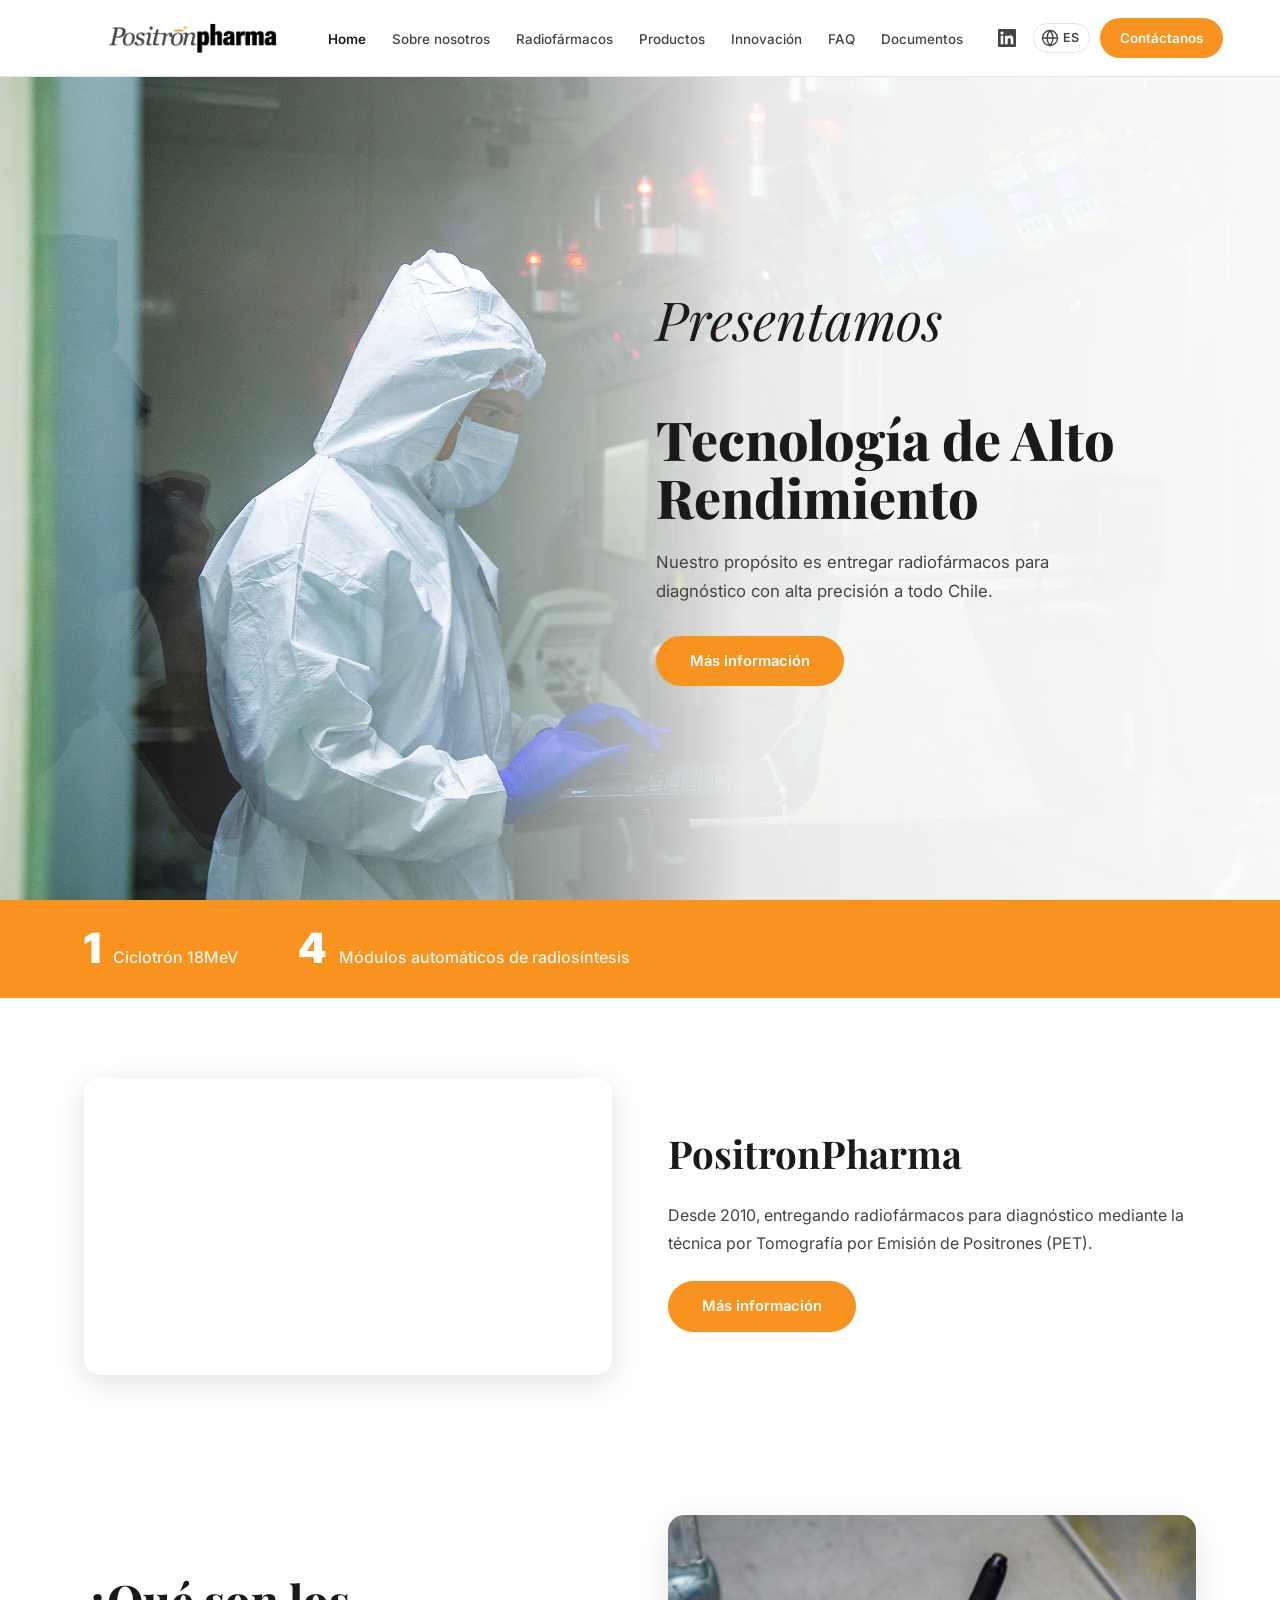
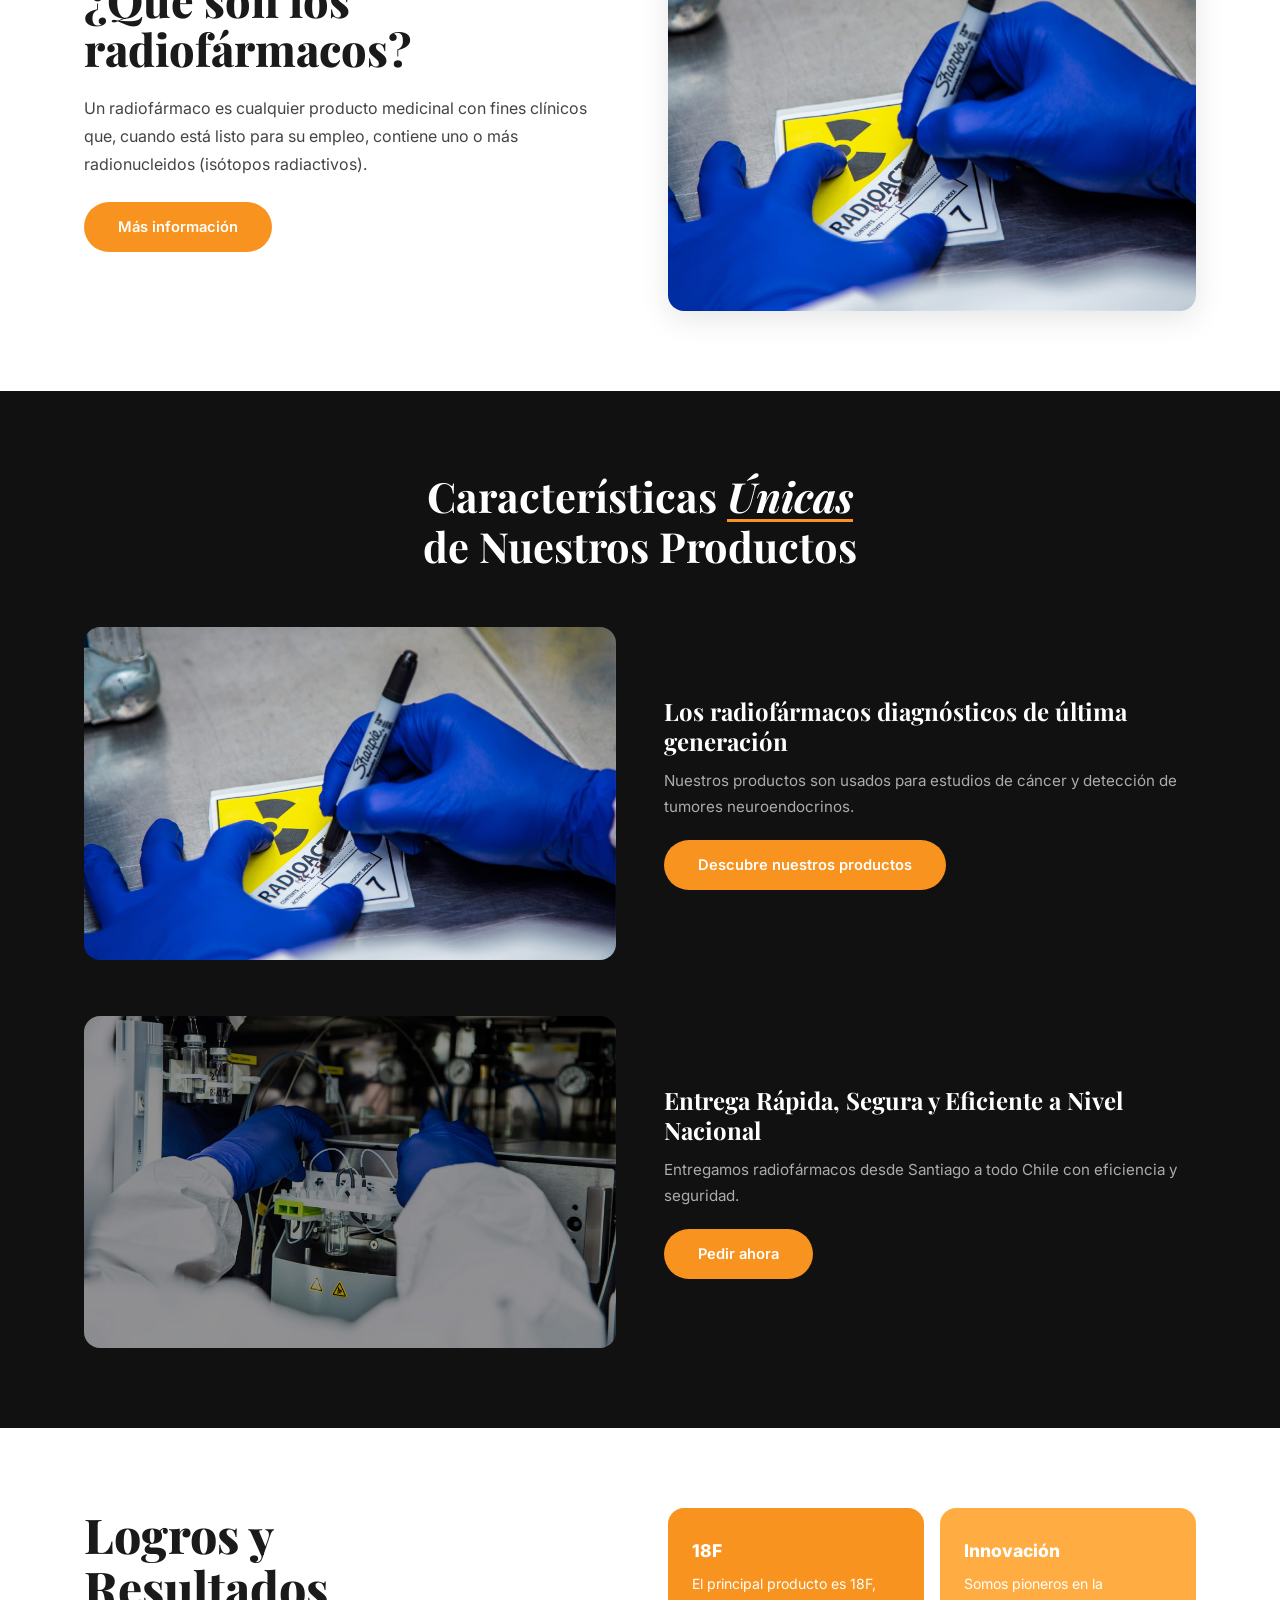
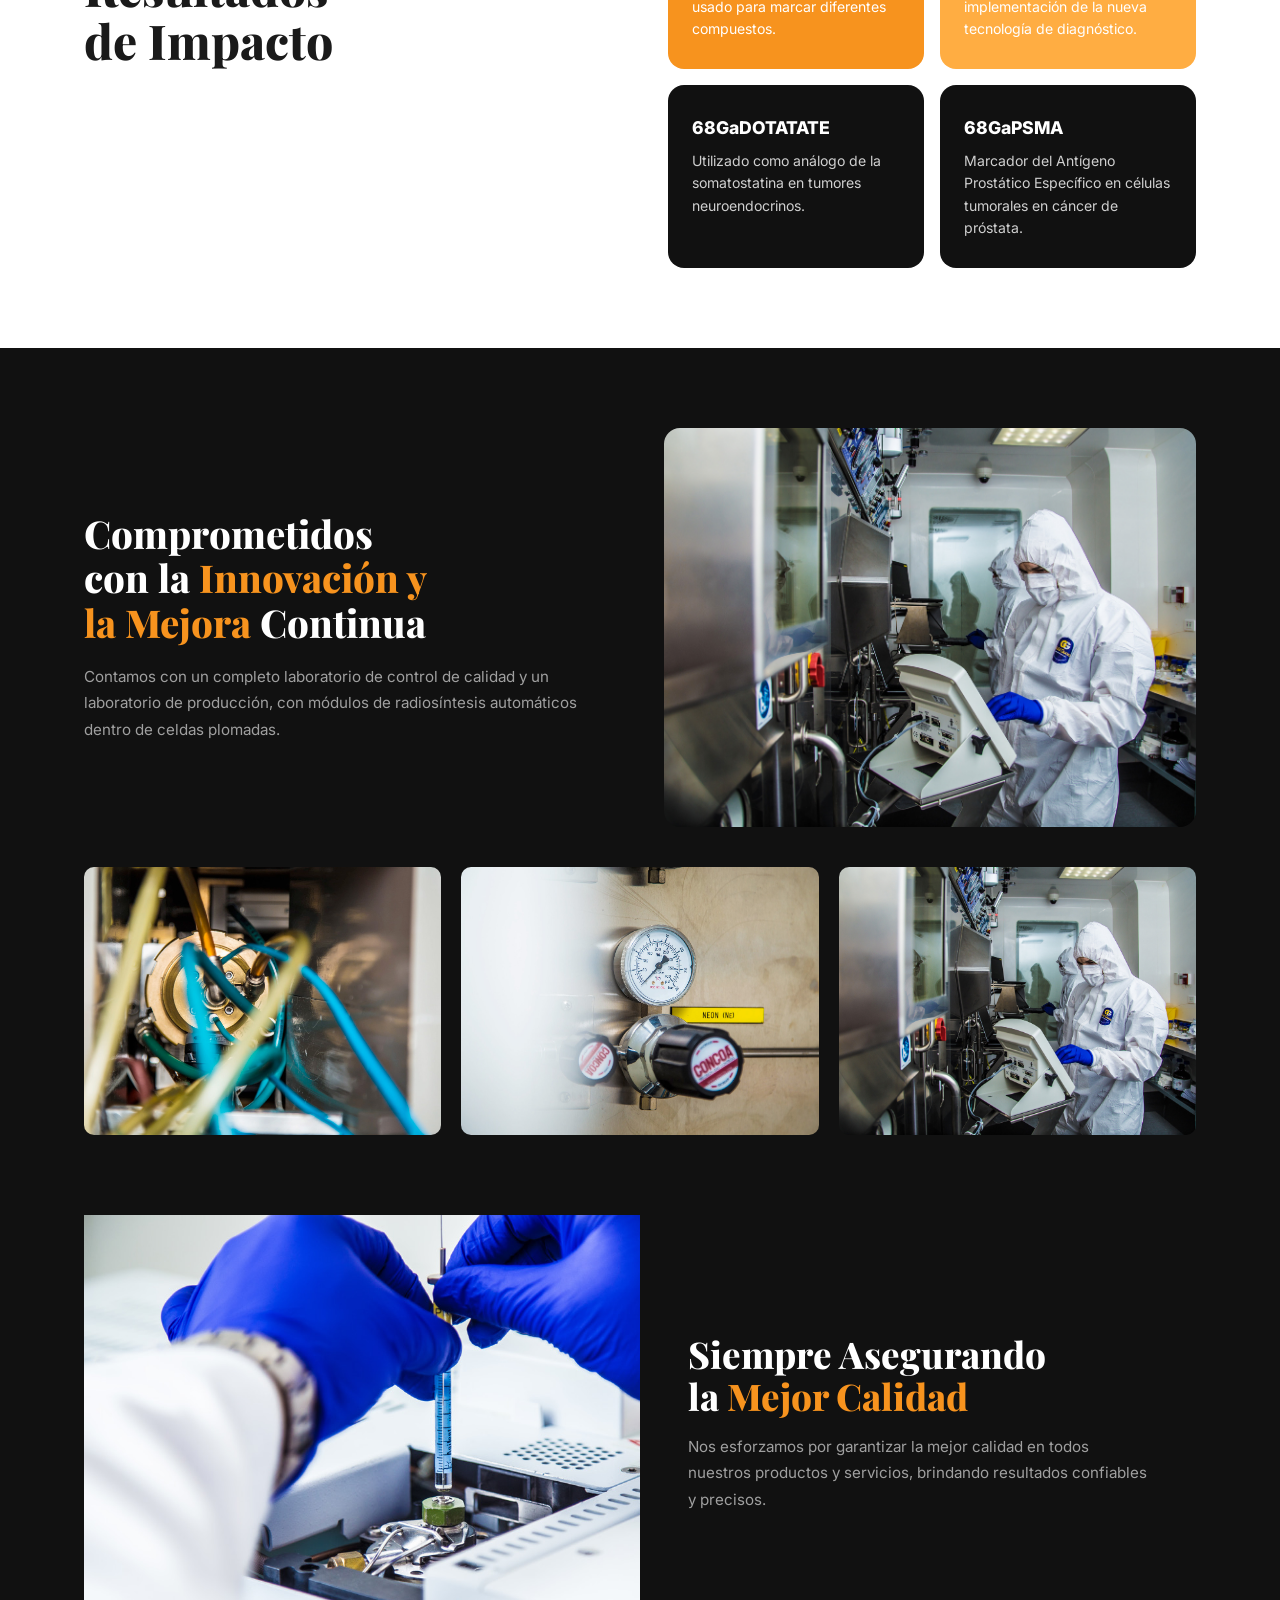
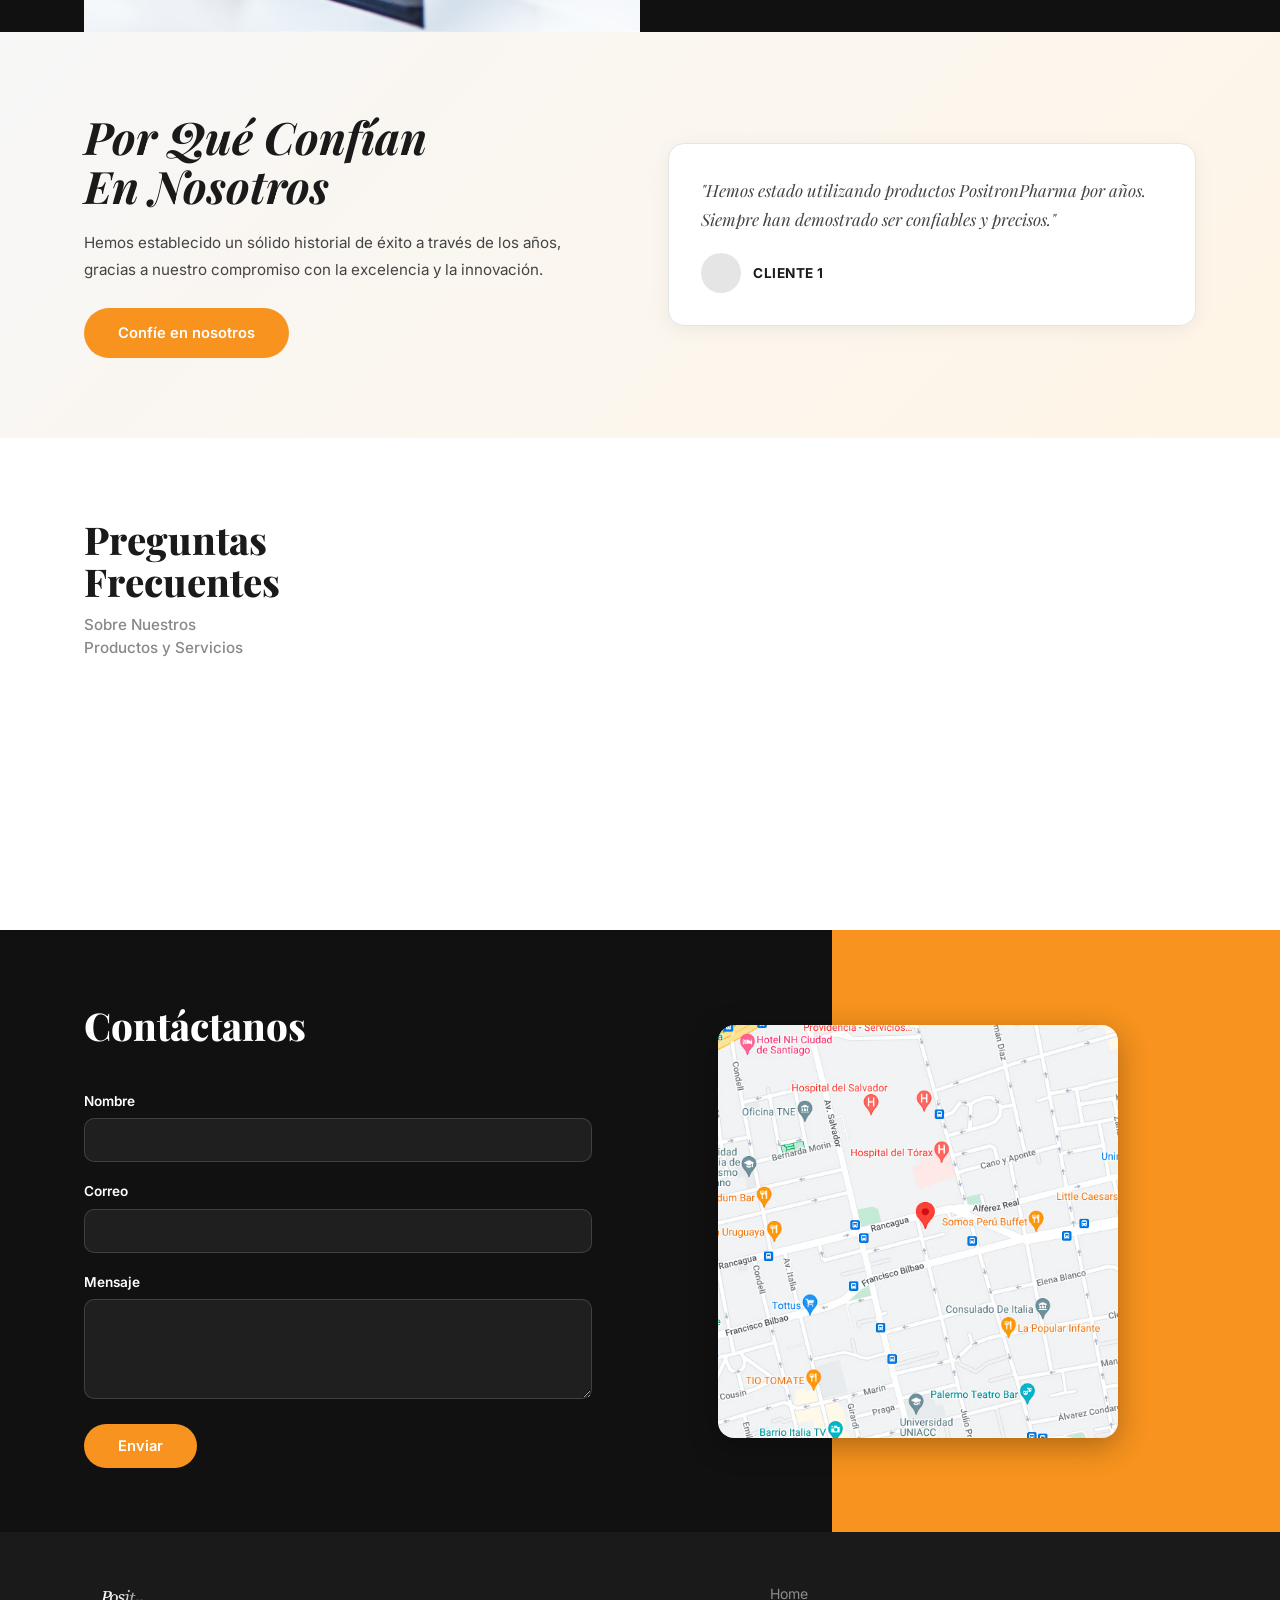
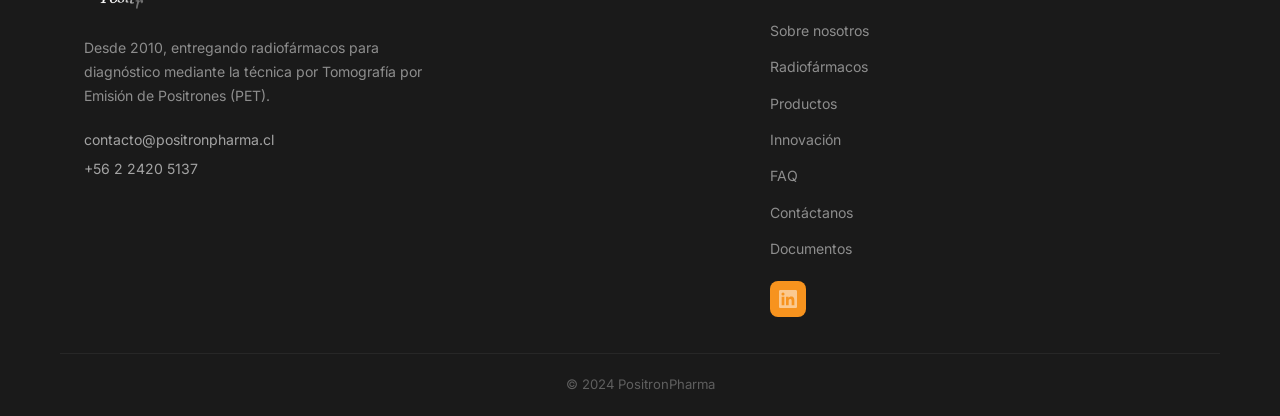
==== index.html @ 5c8fc8b6 "Initial commit: PositronPharma website Sitio web completo con diseño fiel al PDF original: - Home co" ====
<!DOCTYPE html>
<html lang="es">
<head>
    <meta charset="UTF-8">
    <meta name="viewport" content="width=device-width, initial-scale=1.0">
    <meta name="description" content="PositronPharma - Radiofármacos de última generación para diagnóstico mediante Tomografía por Emisión de Positrones (PET) en Chile.">
    <title>PositronPharma | Radiofármacos de Última Generación</title>
    <link rel="preconnect" href="https://fonts.googleapis.com">
    <link rel="preconnect" href="https://fonts.gstatic.com" crossorigin>
    <link href="https://fonts.googleapis.com/css2?family=Inter:wght@300;400;500;600;700;800;900&family=Playfair+Display:ital,wght@0,400;0,500;0,600;0,700;0,800;1,400;1,500;1,600&display=swap" rel="stylesheet">
    <link rel="stylesheet" href="css/styles.css">
</head>
<body>

    <!-- ========== HEADER ========== -->
    <header class="header" id="header">
        <div class="container header-inner">
            <a href="#home" class="logo">
                <img src="assets/images/logo-positron-pharma---GIF.gif" alt="PositronPharma">
            </a>
            <nav class="nav" id="nav">
                <ul class="nav-list">
                    <li><a href="#home" class="nav-link active">Home</a></li>
                    <li><a href="#nosotros" class="nav-link">Sobre nosotros</a></li>
                    <li><a href="#radiofarmacos" class="nav-link">Radiofármacos</a></li>
                    <li><a href="#productos" class="nav-link">Productos</a></li>
                    <li><a href="#innovacion" class="nav-link">Innovación</a></li>
                    <li><a href="#faq" class="nav-link">FAQ</a></li>
                    <li><a href="documentos.html" class="nav-link">Documentos</a></li>
                    <li class="nav-mobile-cta"><a href="#contacto" class="btn btn-orange" style="width:100%;text-align:center;margin-top:12px">Contáctanos</a></li>
                </ul>
            </nav>
            <div class="header-actions">
                <a href="https://www.linkedin.com/company/positronpharma" target="_blank" rel="noopener" class="nav-linkedin" aria-label="LinkedIn">
                    <svg width="18" height="18" viewBox="0 0 24 24" fill="currentColor"><path d="M20.447 20.452h-3.554v-5.569c0-1.328-.027-3.037-1.852-3.037-1.853 0-2.136 1.445-2.136 2.939v5.667H9.351V9h3.414v1.561h.046c.477-.9 1.637-1.85 3.37-1.85 3.601 0 4.267 2.37 4.267 5.455v6.286zM5.337 7.433a2.062 2.062 0 01-2.063-2.065 2.064 2.064 0 112.063 2.065zm1.782 13.019H3.555V9h3.564v11.452zM22.225 0H1.771C.792 0 0 .774 0 1.729v20.542C0 23.227.792 24 1.771 24h20.451C23.2 24 24 23.227 24 22.271V1.729C24 .774 23.2 0 22.222 0h.003z"/></svg>
                </a>
                <div class="nav-lang">
                    <button class="lang-toggle" id="langToggle" aria-label="Cambiar idioma">
                        <svg width="18" height="18" viewBox="0 0 24 24" fill="none" stroke="currentColor" stroke-width="1.8" stroke-linecap="round" stroke-linejoin="round"><circle cx="12" cy="12" r="10"/><line x1="2" y1="12" x2="22" y2="12"/><path d="M12 2a15.3 15.3 0 0 1 4 10 15.3 15.3 0 0 1-4 10 15.3 15.3 0 0 1-4-10 15.3 15.3 0 0 1 4-10z"/></svg>
                        <span class="lang-label">ES</span>
                    </button>
                    <div class="lang-dropdown" id="langDropdown">
                        <button class="lang-option active" data-lang="es">Español</button>
                        <button class="lang-option" data-lang="en">English</button>
                    </div>
                </div>
                <a href="#contacto" class="btn btn-orange btn-nav-cta">Contáctanos</a>
            </div>
            <button class="hamburger" id="hamburger" aria-label="Menú">
                <span></span><span></span><span></span>
            </button>
            <div class="nav-overlay" id="navOverlay"></div>
        </div>
    </header>

    <!-- ========== HERO ========== -->
    <section class="hero" id="home">
        <div class="hero-bg-image">
            <img src="assets/images/lab-control-room.jpg" alt="Laboratorio PositronPharma">
            <div class="hero-gradient"></div>
        </div>
        <div class="container hero-container">
            <div class="hero-content">
                <h1><em>Presentamos</em><br><strong>Tecnología de Alto<br>Rendimiento</strong></h1>
                <p>Nuestro propósito es entregar radiofármacos para diagnóstico con alta precisión a todo Chile.</p>
                <a href="#productos" class="btn btn-orange">Más información</a>
            </div>
        </div>
    </section>

    <!-- ========== ORANGE STATS BAR ========== -->
    <div class="stats-bar">
        <div class="container stats-bar-inner">
            <div class="stat-item">
                <span class="stat-number">1</span>
                <span class="stat-label">Ciclotrón 18MeV</span>
            </div>
            <div class="stat-item">
                <span class="stat-number">4</span>
                <span class="stat-label">Módulos automáticos de radiosíntesis</span>
            </div>
        </div>
    </div>

    <!-- ========== ABOUT / POSITRONPHARMA ========== -->
    <section class="section about-section" id="nosotros">
        <div class="container about-grid">
            <div class="about-video fade-in">
                <div class="video-wrapper">
                    <iframe src="https://player.vimeo.com/video/247485504?h=0&title=0&byline=0&portrait=0" width="100%" height="100%" frameborder="0" allow="autoplay; fullscreen; picture-in-picture" allowfullscreen></iframe>
                </div>
            </div>
            <div class="about-text fade-in">
                <h2>PositronPharma</h2>
                <p>Desde 2010, entregando radiofármacos para diagnóstico mediante la técnica por Tomografía por Emisión de Positrones (PET).</p>
                <a href="#radiofarmacos" class="btn btn-orange">Más información</a>
            </div>
        </div>
    </section>

    <!-- ========== QUÉ SON LOS RADIOFÁRMACOS ========== -->
    <section class="section radio-section" id="radiofarmacos">
        <div class="container radio-grid">
            <div class="radio-text fade-in">
                <h2>¿Qué son los<br>radiofármacos?</h2>
                <p>Un radiofármaco es cualquier producto medicinal con fines clínicos que, cuando está listo para su empleo, contiene uno o más radionucleidos (isótopos radiactivos).</p>
                <a href="#productos" class="btn btn-orange">Más información</a>
            </div>
            <div class="radio-img fade-in">
                <img src="assets/images/hero-radioactive-label.jpg" alt="Etiqueta radioactiva">
            </div>
        </div>
    </section>

    <!-- ========== CARACTERÍSTICAS ÚNICAS (DARK) ========== -->
    <section class="section characteristics-dark" id="productos">
        <div class="container">
            <div class="char-header">
                <h2>Características <em>Únicas</em><br>de Nuestros Productos</h2>
            </div>

            <!-- Row 1: image left, text right -->
            <div class="char-row">
                <div class="char-img fade-in">
                    <img src="assets/images/hero-radioactive-label.jpg" alt="Radiofármacos diagnósticos">
                </div>
                <div class="char-text fade-in">
                    <h3>Los radiofármacos diagnósticos de última generación</h3>
                    <p>Nuestros productos son usados para estudios de cáncer y detección de tumores neuroendocrinos.</p>
                    <a href="#contacto" class="btn btn-orange">Descubre nuestros productos</a>
                </div>
            </div>

            <!-- Row 2: text left, image right -->
            <div class="char-row char-row-reverse">
                <div class="char-text fade-in">
                    <h3>Entrega Rápida, Segura y Eficiente a Nivel Nacional</h3>
                    <p>Entregamos radiofármacos desde Santiago a todo Chile con eficiencia y seguridad.</p>
                    <a href="#contacto" class="btn btn-orange">Pedir ahora</a>
                </div>
                <div class="char-img fade-in">
                    <img src="assets/images/hero-lab-equipment.jpg" alt="Equipamiento de laboratorio">
                </div>
            </div>
        </div>
    </section>

    <!-- ========== LOGROS Y PRODUCTOS (cards) ========== -->
    <section class="section results-section">
        <div class="container results-grid">
            <div class="results-left fade-in">
                <h2>Logros y<br>Resultados<br>de Impacto</h2>
            </div>
            <div class="results-cards fade-in">
                <div class="result-card result-card-orange">
                    <h4>18F</h4>
                    <p>El principal producto es 18F, usado para marcar diferentes compuestos.</p>
                </div>
                <div class="result-card result-card-orange-light">
                    <h4>Innovación</h4>
                    <p>Somos pioneros en la implementación de la nueva tecnología de diagnóstico.</p>
                </div>
                <div class="result-card result-card-dark">
                    <h4>68GaDOTATATE</h4>
                    <p>Utilizado como análogo de la somatostatina en tumores neuroendocrinos.</p>
                </div>
                <div class="result-card result-card-dark">
                    <h4>68GaPSMA</h4>
                    <p>Marcador del Antígeno Prostático Específico en células tumorales en cáncer de próstata.</p>
                </div>
            </div>
        </div>
    </section>

    <!-- ========== INNOVACIÓN (dark) ========== -->
    <section class="section innovation-dark" id="innovacion">
        <div class="container">
            <div class="innov-top">
                <div class="innov-top-text fade-in">
                    <h2>Comprometidos<br>con la <span class="text-orange">Innovación y<br>la Mejora</span> Continua</h2>
                    <p>Contamos con un completo laboratorio de control de calidad y un laboratorio de producción, con módulos de radiosíntesis automáticos dentro de celdas plomadas.</p>
                </div>
                <div class="innov-top-img fade-in">
                    <img src="assets/images/lab-scientist.jpg" alt="Científico en laboratorio">
                </div>
            </div>
            <div class="innov-gallery">
                <div class="innov-gallery-img fade-in">
                    <img src="assets/images/lab-internals.jpg" alt="Interior del equipo">
                </div>
                <div class="innov-gallery-img fade-in">
                    <img src="assets/images/lab-gauges.jpg" alt="Manómetros">
                </div>
                <div class="innov-gallery-img fade-in">
                    <img src="assets/images/lab-scientist.jpg" alt="Control de calidad">
                </div>
            </div>
        </div>
    </section>

    <!-- ========== CALIDAD (dark to light transition) ========== -->
    <section class="section quality-section">
        <div class="container quality-grid">
            <div class="quality-img fade-in">
                <img src="assets/images/lab-syringe.jpg" alt="Calidad en laboratorio">
            </div>
            <div class="quality-text fade-in">
                <h2>Siempre Asegurando<br>la <span class="text-orange">Mejor Calidad</span></h2>
                <p>Nos esforzamos por garantizar la mejor calidad en todos nuestros productos y servicios, brindando resultados confiables y precisos.</p>
            </div>
        </div>
    </section>

    <!-- ========== CONFIANZA / TESTIMONIAL ========== -->
    <section class="section trust-section">
        <div class="container trust-grid">
            <div class="trust-left fade-in">
                <h2><em>Por Qué Confían<br>En Nosotros</em></h2>
                <p>Hemos establecido un sólido historial de éxito a través de los años, gracias a nuestro compromiso con la excelencia y la innovación.</p>
                <a href="#contacto" class="btn btn-orange">Confíe en nosotros</a>
            </div>
            <div class="trust-right fade-in">
                <div class="testimonial-card">
                    <p class="testimonial-text">"Hemos estado utilizando productos PositronPharma por años. Siempre han demostrado ser confiables y precisos."</p>
                    <div class="testimonial-author">
                        <div class="testimonial-avatar"></div>
                        <span>CLIENTE 1</span>
                    </div>
                </div>
            </div>
        </div>
    </section>

    <!-- ========== FAQ ========== -->
    <section class="section faq-section" id="faq">
        <div class="container faq-grid">
            <div class="faq-left fade-in">
                <h2>Preguntas<br>Frecuentes</h2>
                <p class="faq-sub">Sobre Nuestros<br>Productos y Servicios</p>
            </div>
            <div class="faq-right fade-in">
                <div class="faq-item active">
                    <button class="faq-q" aria-expanded="true">
                        <span>¿Cómo se utilizan los radiofármacos?</span>
                        <span class="faq-icon">—</span>
                    </button>
                    <div class="faq-a">
                        <p>PositronPharma suministra radiofármacos para el diagnóstico del cáncer mediante tomografía por emisión de positrones. Nuestro producto principal es el 18F, utilizado en varios compuestos.</p>
                    </div>
                </div>
                <div class="faq-item">
                    <button class="faq-q" aria-expanded="false">
                        <span>¿Están disponibles para entrega a nivel nacional?</span>
                        <span class="faq-icon">+</span>
                    </button>
                    <div class="faq-a">
                        <p>Sí, entregamos radiofármacos desde Santiago a todo Chile con eficiencia y seguridad, garantizando la calidad del producto durante todo el proceso de transporte.</p>
                    </div>
                </div>
                <div class="faq-item">
                    <button class="faq-q" aria-expanded="false">
                        <span>¿Qué seguridad ofrecen los productos?</span>
                        <span class="faq-icon">+</span>
                    </button>
                    <div class="faq-a">
                        <p>Contamos con un completo laboratorio de control de calidad y un laboratorio de producción con módulos de radiosíntesis automáticos dentro de celdas plomadas, cumpliendo con los más estrictos estándares.</p>
                    </div>
                </div>
                <div class="faq-item">
                    <button class="faq-q" aria-expanded="false">
                        <span>¿Cuál es el tiempo de entrega?</span>
                        <span class="faq-icon">+</span>
                    </button>
                    <div class="faq-a">
                        <p>Nuestros tiempos de entrega son optimizados para garantizar que los radiofármacos lleguen en las mejores condiciones. Contacte a nuestro equipo para información específica según su ubicación.</p>
                    </div>
                </div>
            </div>
        </div>
    </section>

    <!-- ========== CONTACTO (dark bg + orange accent) ========== -->
    <section class="section contact-section" id="contacto">
        <div class="contact-bg">
            <div class="container contact-grid">
                <div class="contact-form-col fade-in">
                    <h2>Contáctanos</h2>
                    <form class="contact-form" id="contactForm">
                        <div class="form-group">
                            <label for="nombre">Nombre</label>
                            <input type="text" id="nombre" name="nombre" required>
                        </div>
                        <div class="form-group">
                            <label for="correo">Correo</label>
                            <input type="email" id="correo" name="correo" required>
                        </div>
                        <div class="form-group">
                            <label for="mensaje">Mensaje</label>
                            <textarea id="mensaje" name="mensaje" rows="4" required></textarea>
                        </div>
                        <button type="submit" class="btn btn-orange">Enviar</button>
                    </form>
                </div>
                <div class="contact-map-col fade-in">
                    <div class="contact-map-wrapper">
                        <img src="assets/images/map-santiago.jpg" alt="Ubicación Santiago">
                    </div>
                </div>
            </div>
            <div class="contact-orange-block"></div>
        </div>
    </section>

    <!-- ========== FOOTER ========== -->
    <footer class="footer">
        <div class="container footer-grid">
            <div class="footer-brand">
                <img src="assets/images/logo-positron-pharma---GIF-blanco-2.gif" alt="PositronPharma" class="footer-logo">
                <p>Desde 2010, entregando radiofármacos para diagnóstico mediante la técnica por Tomografía por Emisión de Positrones (PET).</p>
                <div class="footer-contact-info">
                    <a href="mailto:contacto@positronpharma.cl">contacto@positronpharma.cl</a>
                    <a href="tel:+56224205137">+56 2 2420 5137</a>
                </div>
            </div>
            <div class="footer-nav">
                <ul>
                    <li><a href="#home">Home</a></li>
                    <li><a href="#nosotros">Sobre nosotros</a></li>
                    <li><a href="#radiofarmacos">Radiofármacos</a></li>
                    <li><a href="#productos">Productos</a></li>
                    <li><a href="#innovacion">Innovación</a></li>
                    <li><a href="#faq">FAQ</a></li>
                    <li><a href="#contacto">Contáctanos</a></li>
                    <li><a href="documentos.html">Documentos</a></li>
                </ul>
                <div class="footer-social">
                    <a href="https://www.linkedin.com/company/positronpharma" target="_blank" rel="noopener" class="social-icon" aria-label="LinkedIn">
                        <svg viewBox="0 0 24 24" fill="currentColor"><path d="M20.447 20.452h-3.554v-5.569c0-1.328-.027-3.037-1.852-3.037-1.853 0-2.136 1.445-2.136 2.939v5.667H9.351V9h3.414v1.561h.046c.477-.9 1.637-1.85 3.37-1.85 3.601 0 4.267 2.37 4.267 5.455v6.286zM5.337 7.433a2.062 2.062 0 01-2.063-2.065 2.064 2.064 0 112.063 2.065zm1.782 13.019H3.555V9h3.564v11.452zM22.225 0H1.771C.792 0 0 .774 0 1.729v20.542C0 23.227.792 24 1.771 24h20.451C23.2 24 24 23.227 24 22.271V1.729C24 .774 23.2 0 22.222 0h.003z"/></svg>
                    </a>
                </div>
            </div>
        </div>
        <div class="footer-bottom">
            <div class="container">
                <p>&copy; 2024 PositronPharma</p>
            </div>
        </div>
    </footer>

    <script src="js/main.js"></script>
</body>
</html>
---- css/styles.css ----
/* ============================================
   PositronPharma — Pixel-Perfect from PDF
   Palette: Orange #F7931E, Black #1a1a1a, White
   ============================================ */

:root {
    --orange: #F7931E;
    --orange-dark: #e07d0a;
    --orange-light: #FFAD42;
    --black: #1a1a1a;
    --dark-bg: #111111;
    --text: #444;
    --text-light: #888;
    --white: #fff;
    --gray-bg: #f7f7f7;
    --gray-border: #e5e5e5;
    --radius: 10px;
    --radius-lg: 16px;
    --transition: .3s ease;
}

/* Reset */
*,*::before,*::after{margin:0;padding:0;box-sizing:border-box}
html{scroll-behavior:smooth;scroll-padding-top:72px}
body{font-family:'Inter',sans-serif;color:var(--text);line-height:1.65;background:var(--white);overflow-x:hidden}
img{max-width:100%;height:auto;display:block}
a{text-decoration:none;color:inherit;transition:var(--transition)}
ul{list-style:none}
.container{max-width:1160px;margin:0 auto;padding:0 24px}

/* ===== BUTTONS ===== */
.btn{display:inline-flex;align-items:center;justify-content:center;font-family:inherit;font-weight:600;border:none;cursor:pointer;transition:var(--transition)}
.btn-orange{background:var(--orange);color:var(--white);padding:13px 34px;border-radius:50px;font-size:.92rem}
.btn-orange:hover{background:var(--orange-dark);transform:translateY(-2px);box-shadow:0 8px 24px rgba(247,147,30,.35)}

/* ===== HEADER ===== */
.header{position:fixed;top:0;left:0;width:100%;z-index:1000;background:var(--white);border-bottom:1px solid var(--gray-border);transition:var(--transition)}
.header.scrolled{box-shadow:0 2px 16px rgba(0,0,0,.06)}
.header-inner{display:flex;align-items:center;height:76px;gap:16px}
.logo{flex-shrink:0}
.logo img{height:54px}

/* Nav links */
.nav{flex:1;display:flex;justify-content:center}
.nav-list{display:flex;align-items:center;gap:2px}
.nav-link{padding:7px 12px;font-size:.84rem;font-weight:500;color:var(--text);border-radius:6px;white-space:nowrap;transition:var(--transition)}
.nav-link:hover,.nav-link.active{color:var(--black);font-weight:600}

/* Header right actions */
.header-actions{display:flex;align-items:center;gap:10px;flex-shrink:0}
.nav-linkedin{display:flex;align-items:center;justify-content:center;width:32px;height:32px;border-radius:6px;color:var(--text);transition:var(--transition)}
.nav-linkedin:hover{color:var(--orange)}
.btn-nav-cta{padding:9px 20px!important;font-size:.84rem!important;border-radius:50px!important;white-space:nowrap}

/* Language selector */
.nav-lang{position:relative;display:flex;align-items:center}
.lang-toggle{display:flex;align-items:center;gap:4px;background:none;border:1px solid var(--gray-border);border-radius:50px;padding:5px 10px 5px 7px;cursor:pointer;color:var(--text);font-family:inherit;font-size:.78rem;font-weight:600;transition:var(--transition)}
.lang-toggle:hover{border-color:var(--orange);color:var(--orange)}
.lang-toggle svg{flex-shrink:0}
.lang-label{line-height:1}
.lang-dropdown{position:absolute;top:calc(100% + 8px);right:0;background:var(--white);border:1px solid var(--gray-border);border-radius:var(--radius);box-shadow:0 8px 24px rgba(0,0,0,.1);overflow:hidden;opacity:0;visibility:hidden;transform:translateY(-4px);transition:var(--transition);z-index:100;min-width:120px}
.lang-dropdown.open{opacity:1;visibility:visible;transform:translateY(0)}
.lang-option{display:block;width:100%;padding:10px 16px;background:none;border:none;text-align:left;font-family:inherit;font-size:.88rem;color:var(--text);cursor:pointer;transition:var(--transition)}
.lang-option:hover{background:var(--gray-bg);color:var(--orange)}
.lang-option.active{color:var(--orange);font-weight:600}

/* Mobile-only CTA in nav */
.nav-mobile-cta{display:none}

/* Nav overlay */
.nav-overlay{position:fixed;inset:0;background:rgba(0,0,0,.5);z-index:999;opacity:0;visibility:hidden;transition:var(--transition)}
.nav-overlay.active{opacity:1;visibility:visible}

.hamburger{display:none;flex-direction:column;gap:5px;background:none;border:none;cursor:pointer;padding:6px;z-index:1001}
.hamburger span{width:22px;height:2px;background:var(--black);border-radius:2px;transition:var(--transition)}
.hamburger.active span:nth-child(1){transform:rotate(45deg) translate(5px,5px)}
.hamburger.active span:nth-child(2){opacity:0}
.hamburger.active span:nth-child(3){transform:rotate(-45deg) translate(5px,-5px)}

/* ===== HERO ===== */
.hero{position:relative;min-height:calc(100vh - 76px);margin-top:76px;display:flex;align-items:center;overflow:hidden}
.hero-bg-image{position:absolute;inset:0;z-index:0}
.hero-bg-image img{width:100%;height:100%;object-fit:cover}
.hero-gradient{position:absolute;inset:0;background:linear-gradient(90deg,rgba(255,255,255,0) 0%,rgba(255,255,255,.3) 35%,rgba(255,255,255,.9) 58%,rgba(255,255,255,.97) 100%)}
.hero-container{position:relative;z-index:2;width:100%;padding-top:60px;padding-bottom:60px}
.hero-content{max-width:540px;margin-left:auto}
.hero-content h1{font-family:'Playfair Display',serif;font-size:clamp(2.2rem,4.2vw,3.6rem);line-height:1.08;color:var(--black);margin-bottom:22px}
.hero-content h1 em{font-weight:400;font-style:italic;display:block;margin-bottom:4px}
.hero-content h1 strong{font-weight:800}
.hero-content p{font-size:1.05rem;color:var(--text);margin-bottom:30px;max-width:420px;line-height:1.7}

/* ===== STATS BAR ===== */
.stats-bar{background:var(--orange);padding:28px 0}
.stats-bar-inner{display:flex;align-items:center;gap:60px}
.stat-item{display:flex;align-items:baseline;gap:12px}
.stat-number{font-size:2.6rem;font-weight:900;color:var(--white);line-height:1}
.stat-label{font-size:1rem;font-weight:500;color:var(--white);opacity:.92}

/* ===== SECTIONS BASE ===== */
.section{padding:80px 0}
.text-orange{color:var(--orange)}

/* ===== ABOUT ===== */
.about-section{background:var(--white)}
.about-grid{display:grid;grid-template-columns:1fr 1fr;gap:56px;align-items:center}
.about-video{border-radius:var(--radius-lg);overflow:hidden;box-shadow:0 8px 30px rgba(0,0,0,.12)}
.video-wrapper{position:relative;padding-bottom:56.25%;height:0;overflow:hidden}
.video-wrapper iframe{position:absolute;top:0;left:0;width:100%;height:100%}
.about-text h2{font-family:'Playfair Display',serif;font-size:clamp(1.8rem,3vw,2.5rem);color:var(--black);margin-bottom:16px;font-weight:700}
.about-text p{font-size:1rem;color:var(--text);margin-bottom:24px;line-height:1.75}

/* ===== RADIOFÁRMACOS ===== */
.radio-section{background:var(--white);padding-top:60px}
.radio-grid{display:grid;grid-template-columns:1fr 1fr;gap:56px;align-items:center}
.radio-text h2{font-family:'Playfair Display',serif;font-size:clamp(1.8rem,3.5vw,2.8rem);color:var(--black);margin-bottom:20px;font-weight:800;line-height:1.1}
.radio-text p{font-size:1rem;color:var(--text);margin-bottom:16px;line-height:1.75}
.radio-text .btn{margin-top:8px}
.radio-img{border-radius:var(--radius-lg);overflow:hidden;box-shadow:0 8px 30px rgba(0,0,0,.1)}
.radio-img img{width:100%;aspect-ratio:4/3;object-fit:cover}

/* ===== CHARACTERISTICS DARK ===== */
.characteristics-dark{background:var(--dark-bg);padding:80px 0}
.char-header{text-align:center;margin-bottom:56px}
.char-header h2{font-family:'Playfair Display',serif;font-size:clamp(1.8rem,3.5vw,2.6rem);color:var(--white);font-weight:700;line-height:1.2}
.char-header h2 em{font-style:italic;text-decoration:underline;text-decoration-color:var(--orange);text-underline-offset:6px;text-decoration-thickness:3px}
.char-row{display:grid;grid-template-columns:1fr 1fr;gap:48px;align-items:center;margin-bottom:56px}
.char-row:last-child{margin-bottom:0}
.char-row-reverse{direction:rtl}
.char-row-reverse>*{direction:ltr}
.char-img{border-radius:var(--radius-lg);overflow:hidden}
.char-img img{width:100%;aspect-ratio:16/10;object-fit:cover}
.char-text h3{font-family:'Playfair Display',serif;font-size:1.5rem;color:var(--white);margin-bottom:12px;font-weight:700;line-height:1.25}
.char-text p{color:rgba(255,255,255,.65);font-size:.95rem;margin-bottom:20px;line-height:1.7}

/* ===== RESULTS / PRODUCT CARDS ===== */
.results-section{background:var(--white);padding:80px 0}
.results-grid{display:grid;grid-template-columns:1fr 1fr;gap:56px;align-items:start}
.results-left h2{font-family:'Playfair Display',serif;font-size:clamp(2rem,4vw,3rem);color:var(--black);font-weight:800;line-height:1.1}
.results-cards{display:grid;grid-template-columns:1fr 1fr;gap:16px}
.result-card{border-radius:var(--radius-lg);padding:28px 24px;min-height:140px}
.result-card h4{font-size:1.1rem;font-weight:800;margin-bottom:8px}
.result-card p{font-size:.88rem;line-height:1.6}
.result-card-orange{background:var(--orange);color:var(--white)}
.result-card-orange h4{color:var(--white)}
.result-card-orange-light{background:var(--orange-light);color:var(--white)}
.result-card-orange-light h4{color:var(--white)}
.result-card-dark{background:var(--dark-bg);color:rgba(255,255,255,.8)}
.result-card-dark h4{color:var(--white)}

/* ===== INNOVATION DARK ===== */
.innovation-dark{background:var(--dark-bg);padding:80px 0}
.innov-top{display:grid;grid-template-columns:1fr 1fr;gap:48px;align-items:center;margin-bottom:40px}
.innov-top-text h2{font-family:'Playfair Display',serif;font-size:clamp(1.6rem,3vw,2.4rem);color:var(--white);font-weight:800;line-height:1.15;margin-bottom:20px}
.innov-top-text p{color:rgba(255,255,255,.6);font-size:.95rem;line-height:1.75}
.innov-top-img{border-radius:var(--radius-lg);overflow:hidden}
.innov-top-img img{width:100%;aspect-ratio:4/3;object-fit:cover}
.innov-gallery{display:grid;grid-template-columns:repeat(3,1fr);gap:20px}
.innov-gallery-img{border-radius:var(--radius);overflow:hidden}
.innov-gallery-img img{width:100%;aspect-ratio:4/3;object-fit:cover;transition:transform .5s ease}
.innov-gallery-img:hover img{transform:scale(1.05)}

/* ===== QUALITY ===== */
.quality-section{background:var(--dark-bg);padding:0 0 0 0}
.quality-grid{display:grid;grid-template-columns:1fr 1fr;align-items:center}
.quality-img img{width:100%;aspect-ratio:4/3;object-fit:cover}
.quality-text{padding:56px 48px}
.quality-text h2{font-family:'Playfair Display',serif;font-size:clamp(1.6rem,3vw,2.3rem);color:var(--white);font-weight:800;line-height:1.15;margin-bottom:16px}
.quality-text p{color:rgba(255,255,255,.6);font-size:.95rem;line-height:1.75}

/* ===== TRUST / TESTIMONIAL ===== */
.trust-section{
    background:linear-gradient(135deg,var(--gray-bg) 0%,#fff5e6 100%);
    padding:80px 0;
}
.trust-grid{display:grid;grid-template-columns:1fr 1fr;gap:56px;align-items:center}
.trust-left h2{font-family:'Playfair Display',serif;font-size:clamp(1.8rem,3.5vw,2.8rem);color:var(--black);font-weight:700;line-height:1.1;margin-bottom:20px}
.trust-left h2 em{font-style:italic}
.trust-left>p{color:var(--text);font-size:.95rem;line-height:1.75;margin-bottom:24px}
.testimonial-card{background:var(--white);border-radius:var(--radius-lg);padding:32px;box-shadow:0 4px 20px rgba(0,0,0,.06);border:1px solid var(--gray-border)}
.testimonial-text{font-family:'Playfair Display',serif;font-size:1.05rem;font-style:italic;color:var(--text);line-height:1.7;margin-bottom:20px}
.testimonial-author{display:flex;align-items:center;gap:12px}
.testimonial-avatar{width:40px;height:40px;border-radius:50%;background:var(--gray-border)}
.testimonial-author span{font-size:.85rem;font-weight:700;color:var(--black);letter-spacing:.5px}

/* ===== FAQ ===== */
.faq-section{background:var(--white);padding:80px 0}
.faq-grid{display:grid;grid-template-columns:300px 1fr;gap:64px;align-items:start}
.faq-left h2{font-family:'Playfair Display',serif;font-size:clamp(1.8rem,3vw,2.4rem);color:var(--black);font-weight:800;line-height:1.1;margin-bottom:12px}
.faq-sub{font-size:.95rem;color:var(--text-light);line-height:1.5;font-weight:500}
.faq-right{border-top:none}
.faq-item{border-bottom:1px solid var(--gray-border)}
.faq-item:first-child{border-top:1px solid var(--gray-border)}
.faq-q{width:100%;display:flex;justify-content:space-between;align-items:center;padding:20px 0;background:none;border:none;font-size:.95rem;font-weight:600;color:var(--black);cursor:pointer;text-align:left;font-family:inherit;gap:16px}
.faq-q:hover{color:var(--orange)}
.faq-icon{font-size:1.3rem;color:var(--orange);flex-shrink:0;font-weight:400;width:24px;text-align:center;transition:var(--transition)}
.faq-a{max-height:0;overflow:hidden;transition:max-height .4s ease}
.faq-item.active .faq-a{max-height:300px;padding-bottom:16px}
.faq-a p{color:var(--text-light);font-size:.92rem;line-height:1.75}

/* ===== CONTACT ===== */
.contact-section{padding:0}
.contact-bg{position:relative;background:var(--dark-bg);overflow:hidden}
.contact-grid{display:grid;grid-template-columns:1fr 1fr;gap:0;min-height:500px;position:relative;z-index:2}
.contact-form-col{padding:64px 48px 64px 0}
.contact-form-col h2{font-family:'Playfair Display',serif;font-size:clamp(1.8rem,3vw,2.4rem);color:var(--white);font-weight:800;margin-bottom:32px}
.form-group{margin-bottom:18px}
.form-group label{display:block;font-size:.85rem;font-weight:600;color:var(--white);margin-bottom:6px}
.form-group input,.form-group textarea{width:100%;padding:12px 16px;border:1px solid rgba(255,255,255,.15);border-radius:var(--radius);font-size:.92rem;font-family:inherit;color:var(--white);background:rgba(255,255,255,.06);transition:var(--transition);outline:none}
.form-group input:focus,.form-group textarea:focus{border-color:var(--orange);background:rgba(255,255,255,.1)}
.form-group input::placeholder,.form-group textarea::placeholder{color:rgba(255,255,255,.3)}
.form-group textarea{resize:vertical;min-height:100px}
.contact-map-col{position:relative;display:flex;align-items:center;justify-content:center;padding:40px}
.contact-map-wrapper{border-radius:var(--radius-lg);overflow:hidden;box-shadow:0 8px 30px rgba(0,0,0,.3);position:relative;z-index:2}
.contact-map-wrapper img{width:100%;max-width:400px}
.contact-orange-block{position:absolute;top:0;right:0;width:35%;height:100%;background:var(--orange);z-index:1}

/* ===== FOOTER ===== */
.footer{background:var(--black);padding:48px 0 0}
.footer-grid{display:grid;grid-template-columns:1.5fr 1fr;gap:48px;padding-bottom:36px;border-bottom:1px solid rgba(255,255,255,.06)}
.footer-logo{height:36px;margin-bottom:20px}
.footer-brand p{font-size:.88rem;color:rgba(255,255,255,.5);line-height:1.7;max-width:360px;margin-bottom:20px}
.footer-contact-info{display:flex;flex-direction:column;gap:6px}
.footer-contact-info a{color:rgba(255,255,255,.6);font-size:.88rem}
.footer-contact-info a:hover{color:var(--orange)}
.footer-nav ul{display:flex;flex-direction:column;gap:10px}
.footer-nav a{font-size:.88rem;color:rgba(255,255,255,.5)}
.footer-nav a:hover{color:var(--orange)}
.footer-social{margin-top:20px}
.social-icon{display:inline-flex;width:36px;height:36px;border-radius:8px;background:var(--orange);align-items:center;justify-content:center;color:var(--white)}
.social-icon svg{width:18px;height:18px}
.social-icon:hover{background:var(--orange-dark)}
.footer-bottom{padding:20px 0;text-align:center}
.footer-bottom p{font-size:.82rem;color:rgba(255,255,255,.3)}

/* ===== ANIMATIONS ===== */
.fade-in{opacity:0;transform:translateY(24px);transition:opacity .6s ease,transform .6s ease}
.fade-in.visible{opacity:1;transform:translateY(0)}

/* =============================================
   RESPONSIVE
   ============================================= */

/* ---- Large tablet / small desktop ---- */
@media(max-width:1024px){
    .container{padding:0 28px}
    .nav-link{padding:7px 8px;font-size:.8rem}
    .btn-nav-cta{padding:8px 16px!important;font-size:.8rem!important}
    .logo img{height:46px}
    .char-row,.innov-top,.results-grid{gap:36px}
    .contact-form-col{padding:48px 32px 48px 0}
    .faq-grid{grid-template-columns:220px 1fr;gap:40px}
    .about-grid,.radio-grid,.trust-grid{gap:40px}
    .innov-gallery{gap:14px}
    .footer-grid{gap:36px}
}

/* ---- Tablet portrait ---- */
@media(max-width:768px){
    .container{padding:0 20px}

    /* Nav mobile drawer */
    .hamburger{display:flex}
    .header-actions{display:none}
    .nav{
        position:fixed;top:0;right:-100%;width:82%;max-width:340px;height:100vh;height:100dvh;
        background:var(--black);padding:0;transition:right .35s ease;
        box-shadow:-10px 0 40px rgba(0,0,0,.5);z-index:1000;
        display:flex;flex-direction:column;justify-content:flex-start;
    }
    .nav.open{right:0}
    .nav-list{flex-direction:column;gap:0;padding:90px 20px 24px;overflow-y:auto;flex:1}
    .nav-link{color:rgba(255,255,255,.8)!important;padding:15px 16px;width:100%;font-size:1rem;border-radius:8px}
    .nav-link:hover,.nav-link.active{color:var(--white)!important;background:rgba(255,255,255,.07)!important}
    .nav-mobile-cta{display:block;padding:0 16px}

    /* Hero */
    .hero{min-height:75vh;min-height:75dvh}
    .hero-gradient{background:linear-gradient(0deg,rgba(255,255,255,.98) 0%,rgba(255,255,255,.88) 40%,rgba(255,255,255,.4) 75%,rgba(255,255,255,.1) 100%)}
    .hero-container{display:flex;align-items:flex-end;min-height:inherit;padding-bottom:48px}
    .hero-content{max-width:100%;text-align:center;margin-left:0}
    .hero-content h1{font-size:2rem}
    .hero-content p{margin-left:auto;margin-right:auto;font-size:.95rem}
    .hero-content .btn{margin:0 auto}

    /* Stats bar */
    .stats-bar{padding:24px 0}
    .stats-bar-inner{flex-direction:row;justify-content:center;gap:32px;flex-wrap:wrap}
    .stat-item{align-items:center;text-align:center;gap:8px}
    .stat-number{font-size:2.2rem}
    .stat-label{font-size:.88rem}

    /* About */
    .about-grid{grid-template-columns:1fr;gap:28px}
    .about-video img{aspect-ratio:16/9}
    .about-text{text-align:center}

    /* Radio */
    .radio-grid{grid-template-columns:1fr;gap:28px}
    .radio-img{order:-1}
    .radio-img img{aspect-ratio:16/9}

    /* Char dark */
    .char-row,.char-row-reverse{grid-template-columns:1fr;gap:20px;direction:ltr}
    .char-row-reverse>*{direction:ltr}
    .char-img{order:-1}
    .char-img img{aspect-ratio:16/9}
    .char-text{text-align:center}

    /* Results */
    .results-grid{grid-template-columns:1fr;gap:28px;text-align:center}
    .results-cards{grid-template-columns:1fr 1fr;gap:12px}

    /* Innovation */
    .innov-top{grid-template-columns:1fr;gap:24px}
    .innov-top-img img{aspect-ratio:16/9}
    .innov-gallery{grid-template-columns:1fr 1fr;gap:12px}
    .innov-gallery-img:last-child{grid-column:span 2}
    .innov-gallery-img img{aspect-ratio:3/2}

    /* Quality */
    .quality-grid{grid-template-columns:1fr}
    .quality-img img{aspect-ratio:16/9}
    .quality-text{padding:36px 24px;text-align:center}

    /* Trust */
    .trust-grid{grid-template-columns:1fr;gap:28px}
    .trust-left{text-align:center}
    .testimonial-card{text-align:center}

    /* FAQ */
    .faq-grid{grid-template-columns:1fr;gap:20px}
    .faq-left{text-align:center}

    /* Contact */
    .contact-grid{grid-template-columns:1fr;min-height:auto}
    .contact-form-col{padding:48px 24px 36px}
    .contact-map-col{padding:0 24px 48px}
    .contact-map-wrapper{margin:0 auto}
    .contact-orange-block{width:100%;height:200px;top:auto;bottom:0}

    /* Footer */
    .footer-grid{grid-template-columns:1fr;gap:28px;text-align:center}
    .footer-brand p{margin-left:auto;margin-right:auto}
    .footer-contact-info{align-items:center}
    .footer-logo{margin-left:auto;margin-right:auto}

    .section{padding:56px 0}
}

/* ---- Mobile small ---- */
@media(max-width:480px){
    .container{padding:0 16px}
    .header-inner{height:64px}
    .logo img{height:44px}

    /* Hero */
    .hero{min-height:65vh;min-height:65dvh}
    .hero-content h1{font-size:1.7rem}
    .hero-content p{font-size:.9rem}
    .hero-container{padding-bottom:32px}

    /* Stats */
    .stats-bar{padding:18px 0}
    .stats-bar-inner{gap:20px}
    .stat-number{font-size:1.8rem}
    .stat-label{font-size:.82rem}

    /* Cards */
    .results-cards{grid-template-columns:1fr;gap:10px}
    .result-card{min-height:auto;padding:22px 20px}

    /* Gallery */
    .innov-gallery{grid-template-columns:1fr}
    .innov-gallery-img:last-child{grid-column:span 1}

    /* Char */
    .char-header h2{font-size:1.5rem}
    .char-text h3{font-size:1.15rem}
    .char-row,.char-row-reverse{gap:16px}

    /* Contact */
    .contact-form-col{padding:32px 16px 28px}
    .contact-form-col h2{font-size:1.6rem;margin-bottom:24px}
    .contact-map-col{padding:0 16px 32px}
    .contact-orange-block{height:160px}

    /* FAQ */
    .faq-q{font-size:.9rem;padding:16px 0}
    .faq-left h2{font-size:1.6rem}

    /* Trust */
    .testimonial-text{font-size:.95rem}
    .trust-left h2{font-size:1.6rem}

    /* Buttons */
    .btn-orange{padding:12px 28px;font-size:.88rem}

    /* General */
    .about-text h2,.radio-text h2{font-size:1.6rem}
    .section{padding:40px 0}
    .footer{padding:36px 0 0}

    /* Video */
    .about-video{border-radius:var(--radius)}
}

/* ---- Very small screens ---- */
@media(max-width:360px){
    .hero-content h1{font-size:1.5rem}
    .stat-item{gap:4px}
    .stats-bar-inner{gap:14px}
    .char-header h2{font-size:1.3rem}
    .innov-top-text h2{font-size:1.3rem}
    .quality-text h2{font-size:1.3rem}
    .contact-form-col h2{font-size:1.4rem}
    .section{padding:32px 0}
}
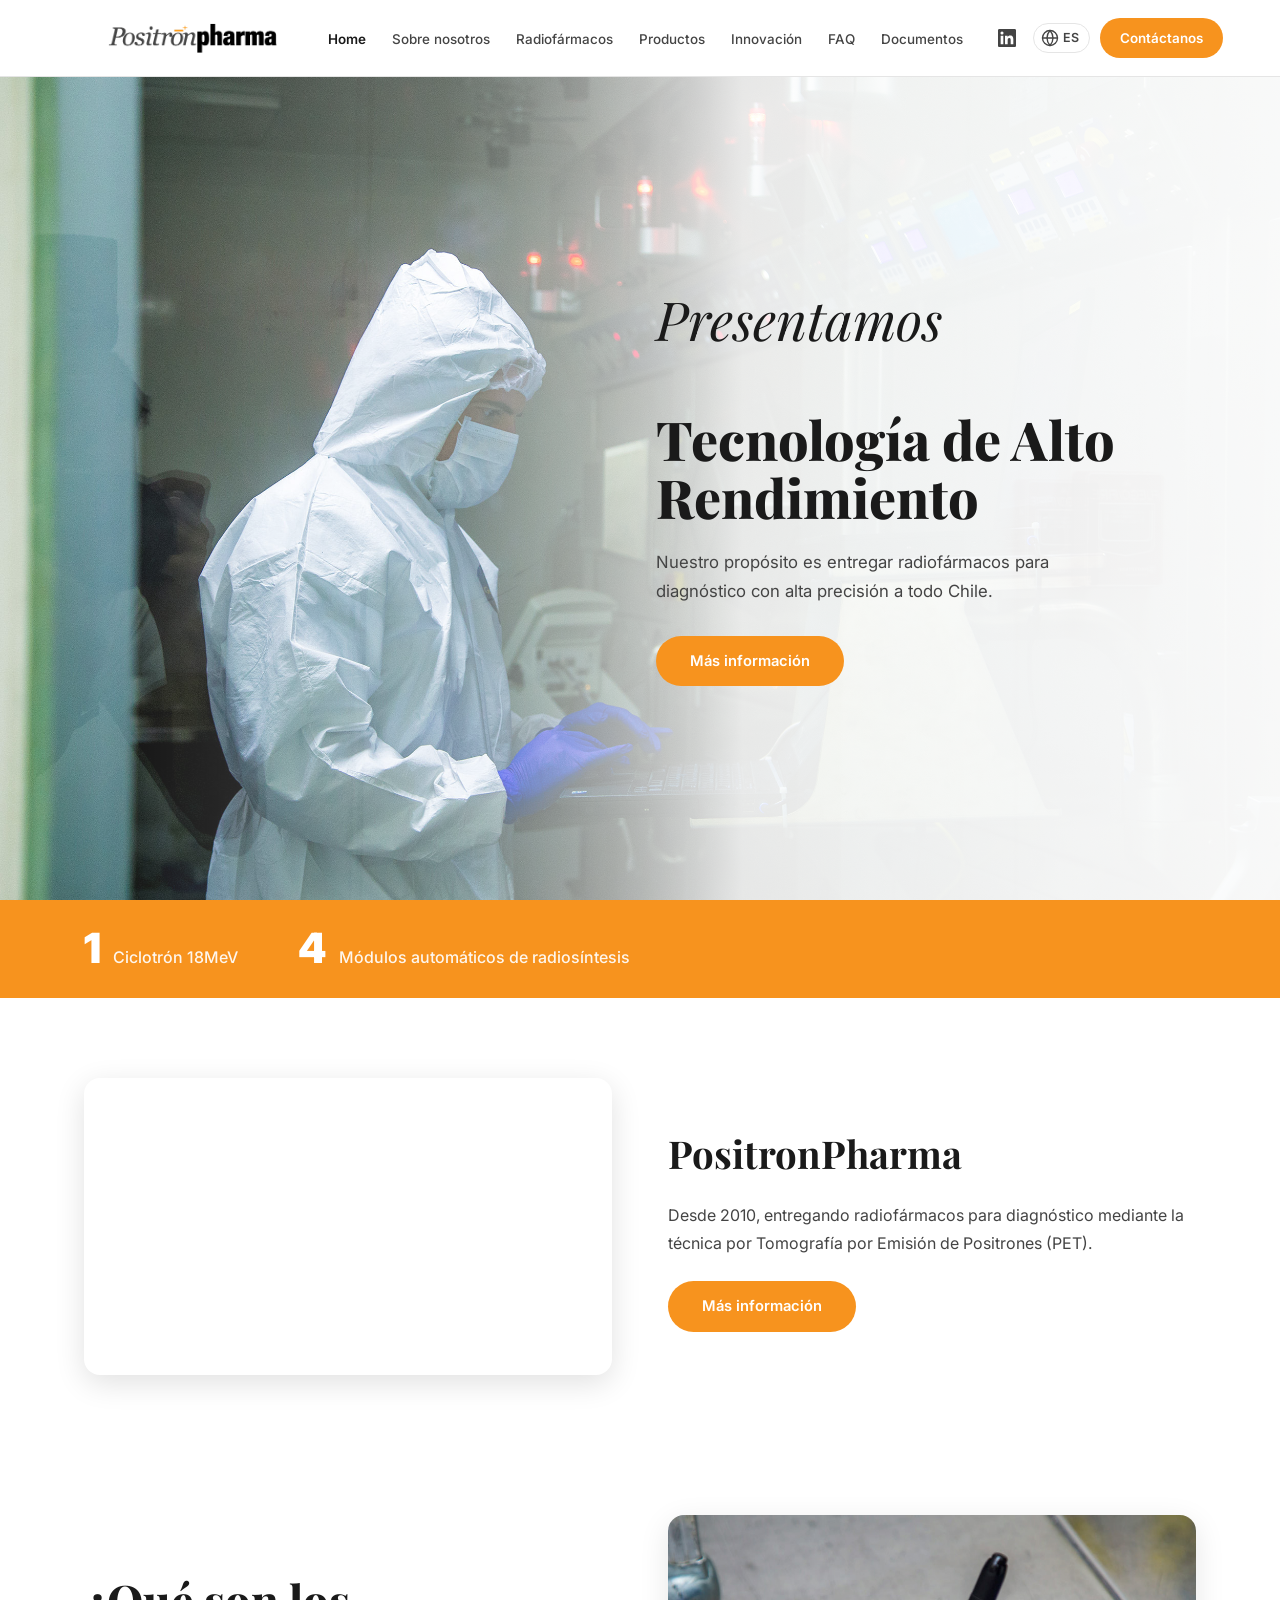
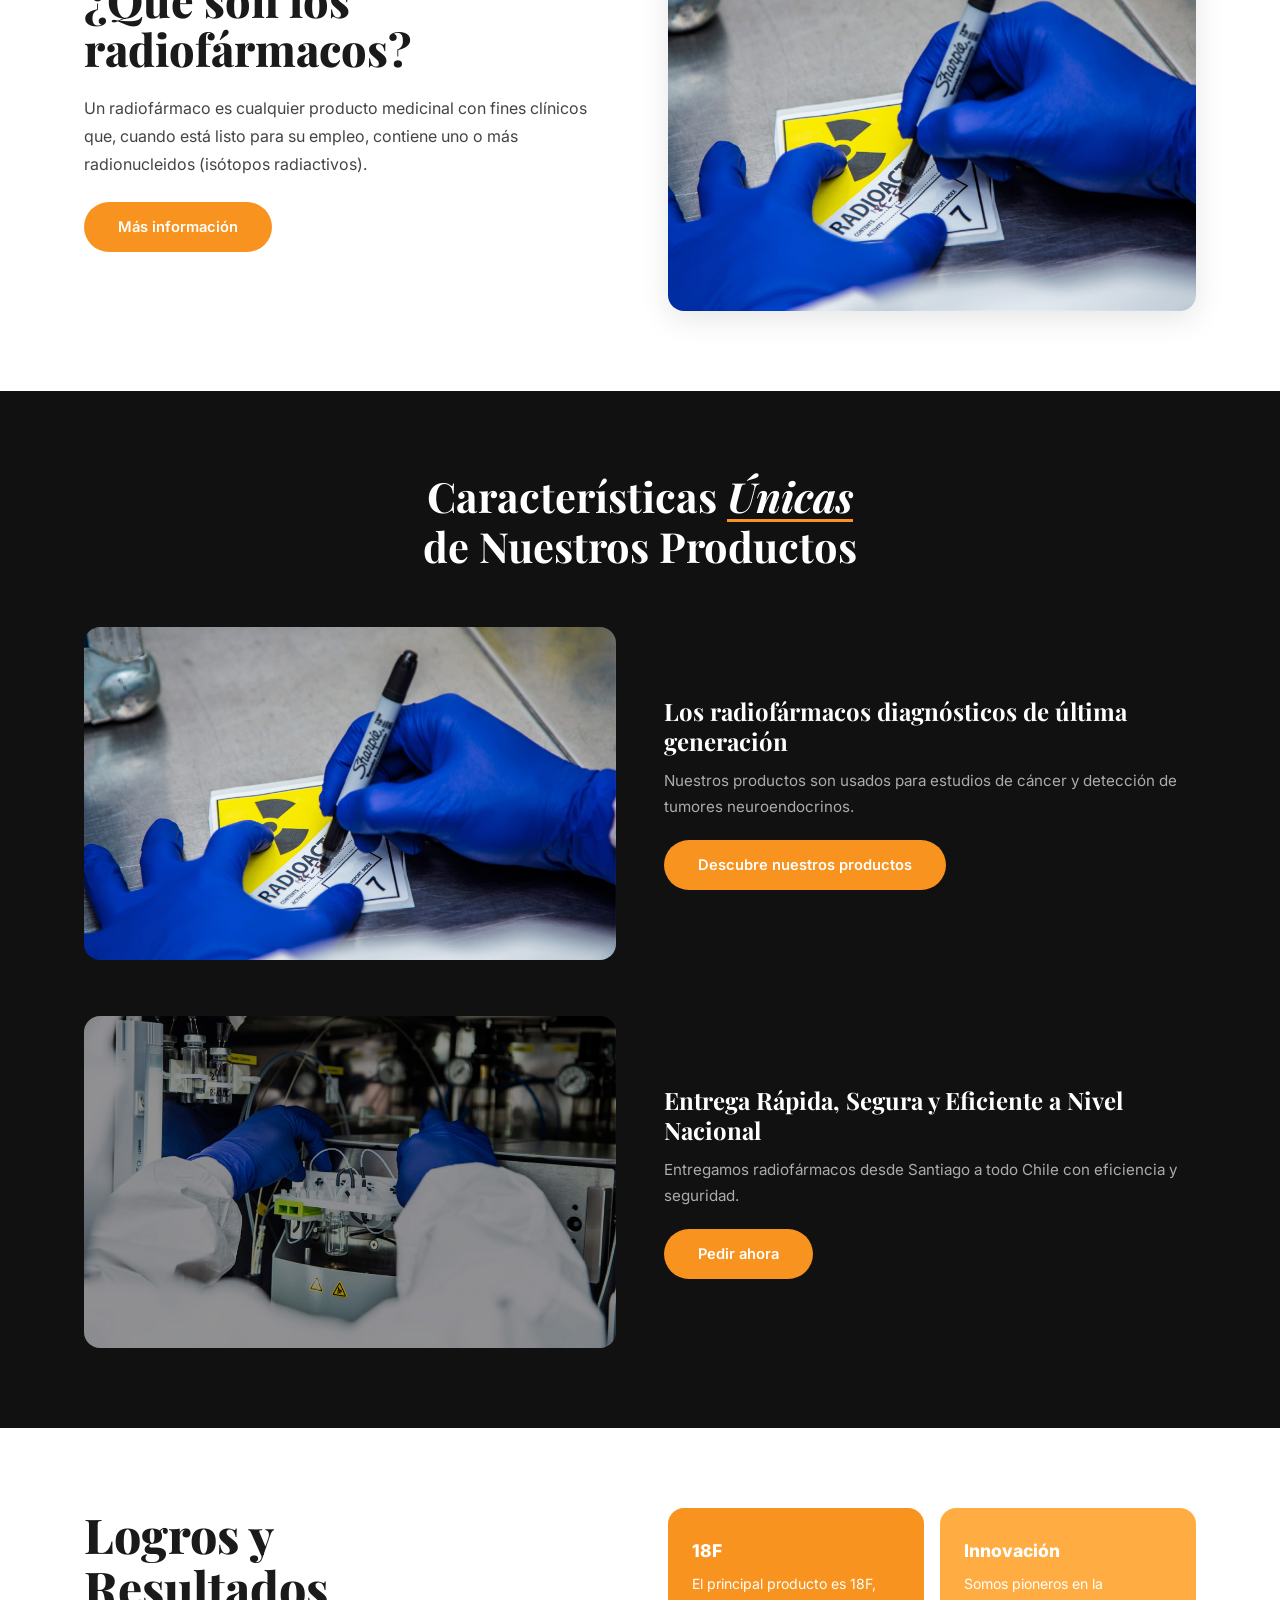
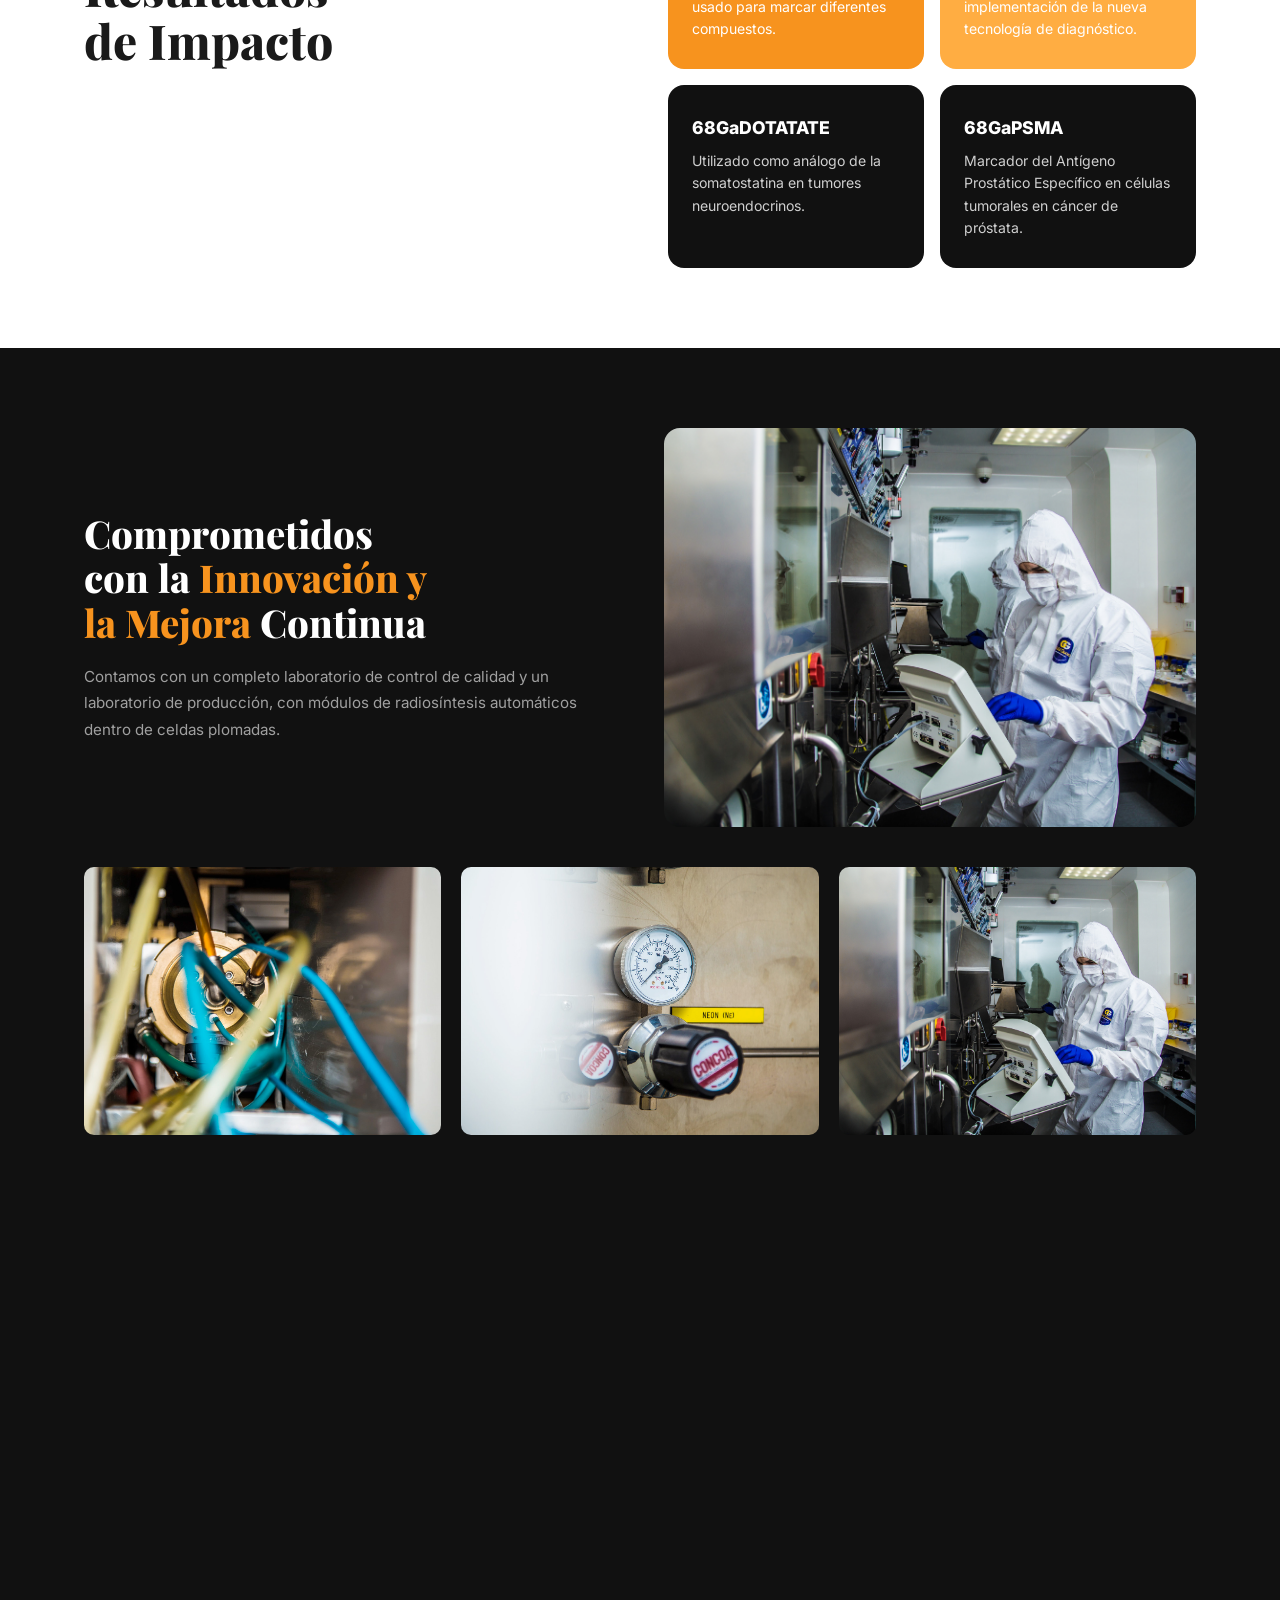
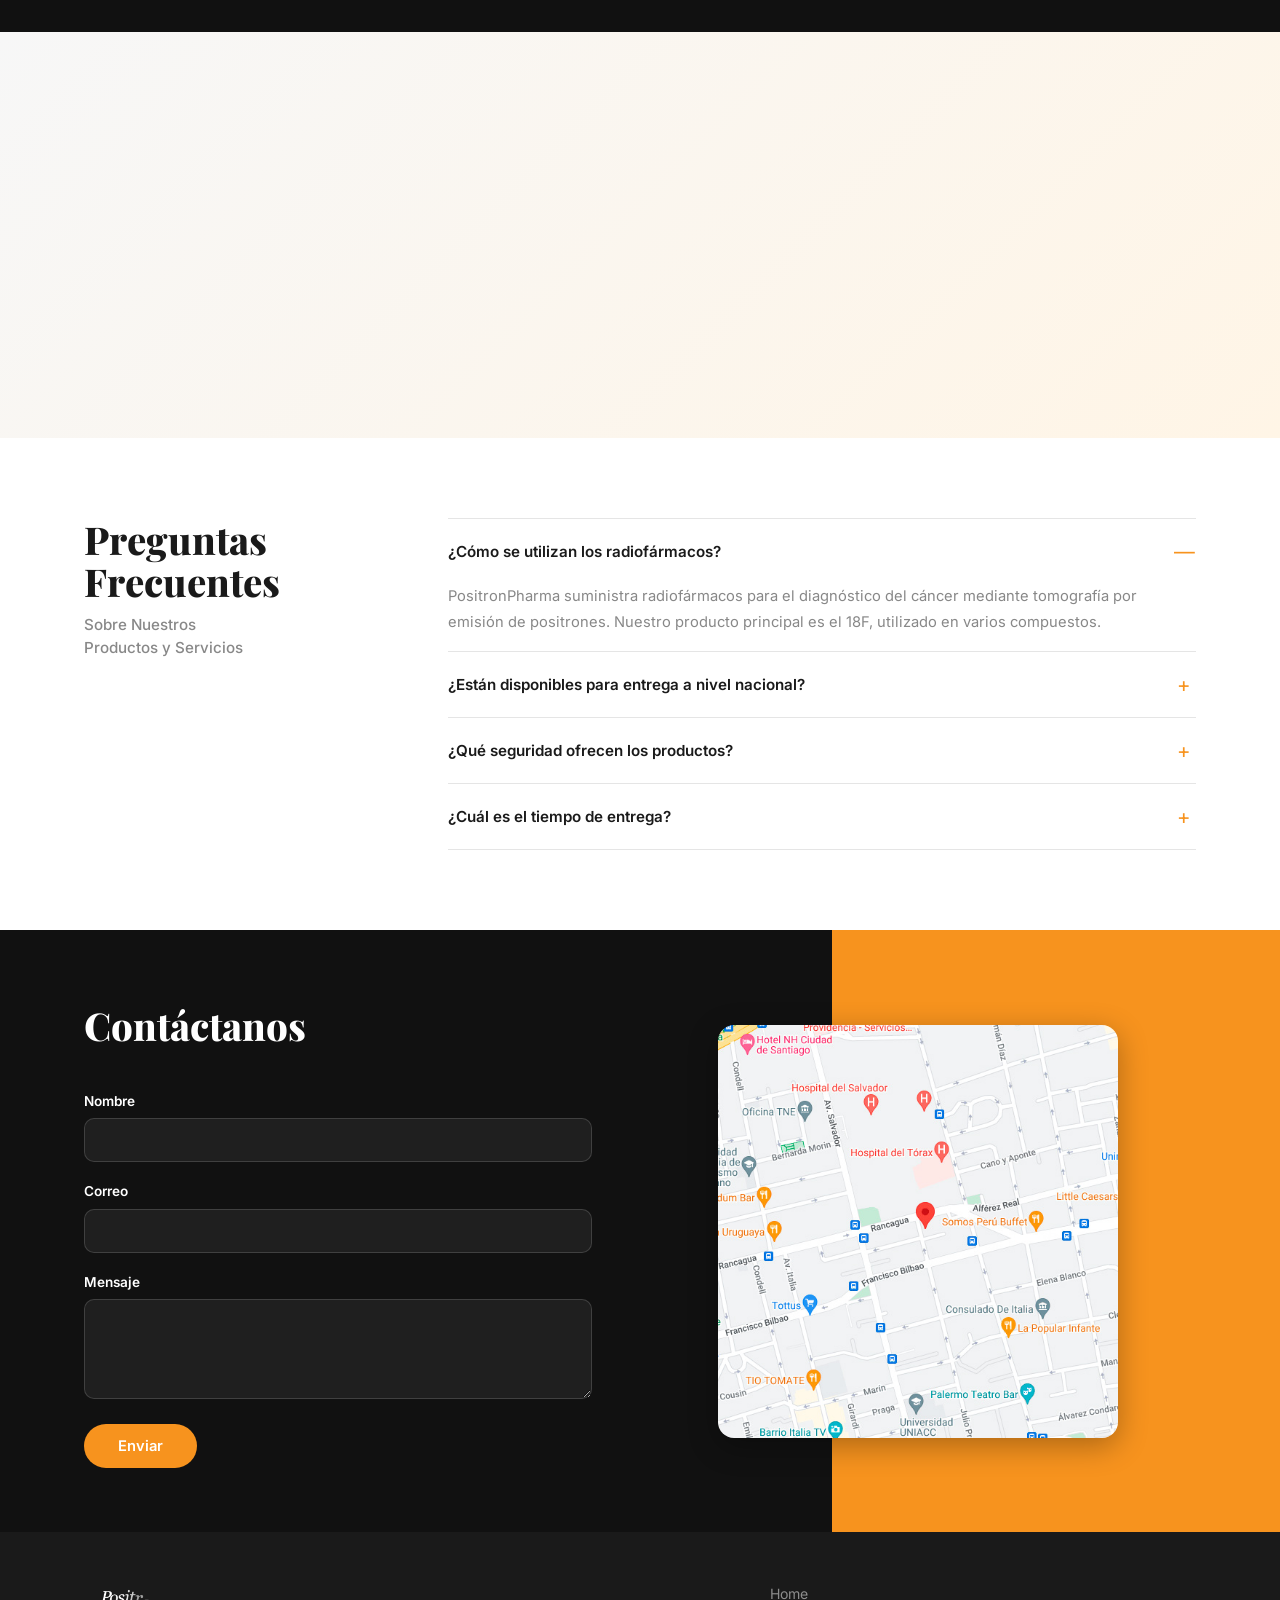
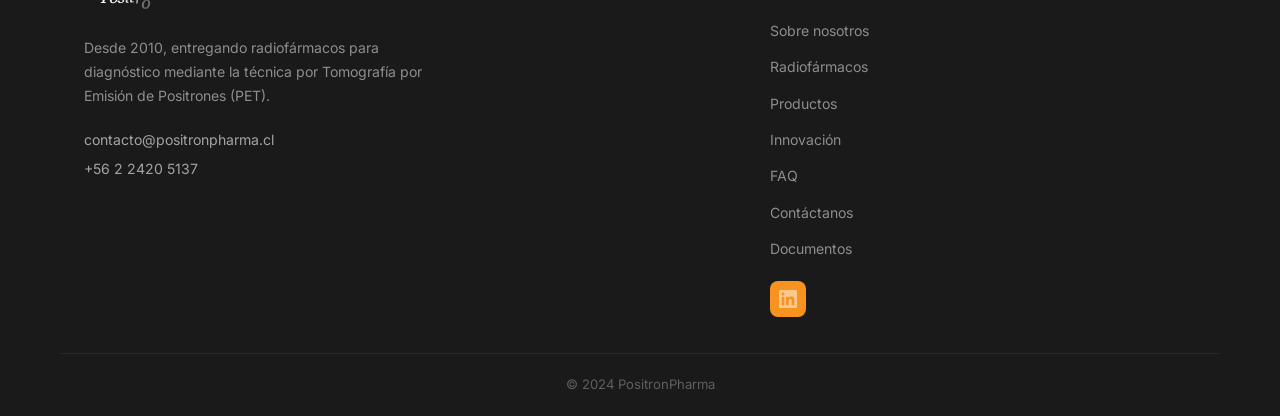
==== commit b9b87d11: "Redesign mobile: hero banner, nav drawer, responsive UX - Hero mobile: fullscreen con imagen de fond" ====
--- a/index.html
+++ b/index.html
@@ -19,6 +19,7 @@
                 <img src="assets/images/logo-positron-pharma---GIF.gif" alt="PositronPharma">
             </a>
             <nav class="nav" id="nav">
+                <!-- Desktop nav -->
                 <ul class="nav-list">
                     <li><a href="#home" class="nav-link active">Home</a></li>
                     <li><a href="#nosotros" class="nav-link">Sobre nosotros</a></li>
@@ -27,8 +28,35 @@
                     <li><a href="#innovacion" class="nav-link">Innovación</a></li>
                     <li><a href="#faq" class="nav-link">FAQ</a></li>
                     <li><a href="documentos.html" class="nav-link">Documentos</a></li>
-                    <li class="nav-mobile-cta"><a href="#contacto" class="btn btn-orange" style="width:100%;text-align:center;margin-top:12px">Contáctanos</a></li>
                 </ul>
+                <!-- Mobile menu content -->
+                <div class="mobile-menu">
+                    <div class="mobile-menu-header">
+                        <img src="assets/images/logo-positron-pharma---GIF-blanco-2.gif" alt="PositronPharma" class="mobile-menu-logo">
+                        <div class="mobile-menu-line"></div>
+                    </div>
+                    <ul class="mobile-menu-links">
+                        <li><a href="#home" class="nav-link active"><span class="mm-num">01</span>Home</a></li>
+                        <li><a href="#nosotros" class="nav-link"><span class="mm-num">02</span>Sobre nosotros</a></li>
+                        <li><a href="#radiofarmacos" class="nav-link"><span class="mm-num">03</span>Radiofármacos</a></li>
+                        <li><a href="#productos" class="nav-link"><span class="mm-num">04</span>Productos</a></li>
+                        <li><a href="#innovacion" class="nav-link"><span class="mm-num">05</span>Innovación</a></li>
+                        <li><a href="#faq" class="nav-link"><span class="mm-num">06</span>FAQ</a></li>
+                        <li><a href="documentos.html" class="nav-link"><span class="mm-num">07</span>Documentos</a></li>
+                    </ul>
+                    <div class="mobile-menu-footer">
+                        <a href="#contacto" class="btn btn-orange mobile-menu-cta">Contáctanos</a>
+                        <div class="mobile-menu-info">
+                            <a href="mailto:contacto@positronpharma.cl">contacto@positronpharma.cl</a>
+                            <a href="tel:+56224205137">+56 2 2420 5137</a>
+                        </div>
+                        <div class="mobile-menu-social">
+                            <a href="https://www.linkedin.com/company/positronpharma" target="_blank" rel="noopener" aria-label="LinkedIn">
+                                <svg viewBox="0 0 24 24" fill="currentColor"><path d="M20.447 20.452h-3.554v-5.569c0-1.328-.027-3.037-1.852-3.037-1.853 0-2.136 1.445-2.136 2.939v5.667H9.351V9h3.414v1.561h.046c.477-.9 1.637-1.85 3.37-1.85 3.601 0 4.267 2.37 4.267 5.455v6.286zM5.337 7.433a2.062 2.062 0 01-2.063-2.065 2.064 2.064 0 112.063 2.065zm1.782 13.019H3.555V9h3.564v11.452zM22.225 0H1.771C.792 0 0 .774 0 1.729v20.542C0 23.227.792 24 1.771 24h20.451C23.2 24 24 23.227 24 22.271V1.729C24 .774 23.2 0 22.222 0h.003z"/></svg>
+                            </a>
+                        </div>
+                    </div>
+                </div>
             </nav>
             <div class="header-actions">
                 <a href="https://www.linkedin.com/company/positronpharma" target="_blank" rel="noopener" class="nav-linkedin" aria-label="LinkedIn">
--- a/css/styles.css
+++ b/css/styles.css
@@ -36,7 +36,7 @@
 /* ===== HEADER ===== */
 .header{position:fixed;top:0;left:0;width:100%;z-index:1000;background:var(--white);border-bottom:1px solid var(--gray-border);transition:var(--transition)}
 .header.scrolled{box-shadow:0 2px 16px rgba(0,0,0,.06)}
-.header-inner{display:flex;align-items:center;height:76px;gap:16px}
+.header-inner{display:flex;align-items:center;justify-content:space-between;height:76px;gap:16px}
 .logo{flex-shrink:0}
 .logo img{height:54px}
 
@@ -64,7 +64,8 @@
 .lang-option:hover{background:var(--gray-bg);color:var(--orange)}
 .lang-option.active{color:var(--orange);font-weight:600}
 
-/* Mobile-only CTA in nav */
+/* Mobile menu (hidden on desktop) */
+.mobile-menu{display:none}
 .nav-mobile-cta{display:none}
 
 /* Nav overlay */
@@ -73,6 +74,8 @@
 
 .hamburger{display:none;flex-direction:column;gap:5px;background:none;border:none;cursor:pointer;padding:6px;z-index:1001}
 .hamburger span{width:22px;height:2px;background:var(--black);border-radius:2px;transition:var(--transition)}
+.hamburger.active{z-index:1002}
+.hamburger.active span{background:var(--white)}
 .hamburger.active span:nth-child(1){transform:rotate(45deg) translate(5px,5px)}
 .hamburger.active span:nth-child(2){opacity:0}
 .hamburger.active span:nth-child(3){transform:rotate(-45deg) translate(5px,-5px)}
@@ -254,164 +257,338 @@
     .footer-grid{gap:36px}
 }
 
-/* ---- Tablet portrait ---- */
+/* ---- Mobile (768px and below) ---- */
 @media(max-width:768px){
     .container{padding:0 20px}
 
-    /* Nav mobile drawer */
-    .hamburger{display:flex}
+    /* ======== HEADER MOBILE ======== */
+    .header-inner{height:60px;gap:0}
+    .logo img{height:40px}
     .header-actions{display:none}
+    .hamburger{
+        display:flex;
+        order:3;
+        margin-left:auto;
+        padding:12px;
+    }
+    .hamburger span{width:22px;height:2px;background:var(--black)}
+
+    .nav-overlay{display:none}
+
+    /* ======== NAV FULLSCREEN MENU ======== */
     .nav{
-        position:fixed;top:0;right:-100%;width:82%;max-width:340px;height:100vh;height:100dvh;
-        background:var(--black);padding:0;transition:right .35s ease;
-        box-shadow:-10px 0 40px rgba(0,0,0,.5);z-index:1000;
-        display:flex;flex-direction:column;justify-content:flex-start;
-    }
-    .nav.open{right:0}
-    .nav-list{flex-direction:column;gap:0;padding:90px 20px 24px;overflow-y:auto;flex:1}
-    .nav-link{color:rgba(255,255,255,.8)!important;padding:15px 16px;width:100%;font-size:1rem;border-radius:8px}
-    .nav-link:hover,.nav-link.active{color:var(--white)!important;background:rgba(255,255,255,.07)!important}
-    .nav-mobile-cta{display:block;padding:0 16px}
-
-    /* Hero */
-    .hero{min-height:75vh;min-height:75dvh}
-    .hero-gradient{background:linear-gradient(0deg,rgba(255,255,255,.98) 0%,rgba(255,255,255,.88) 40%,rgba(255,255,255,.4) 75%,rgba(255,255,255,.1) 100%)}
-    .hero-container{display:flex;align-items:flex-end;min-height:inherit;padding-bottom:48px}
-    .hero-content{max-width:100%;text-align:center;margin-left:0}
-    .hero-content h1{font-size:2rem}
-    .hero-content p{margin-left:auto;margin-right:auto;font-size:.95rem}
-    .hero-content .btn{margin:0 auto}
-
-    /* Stats bar */
-    .stats-bar{padding:24px 0}
-    .stats-bar-inner{flex-direction:row;justify-content:center;gap:32px;flex-wrap:wrap}
-    .stat-item{align-items:center;text-align:center;gap:8px}
-    .stat-number{font-size:2.2rem}
-    .stat-label{font-size:.88rem}
-
-    /* About */
-    .about-grid{grid-template-columns:1fr;gap:28px}
-    .about-video img{aspect-ratio:16/9}
+        position:fixed;inset:0;
+        background:#0d0d0d;
+        opacity:0;visibility:hidden;
+        transition:opacity .4s ease,visibility .4s ease;
+        z-index:1000;
+        display:flex;flex-direction:column;
+        overflow-y:auto;
+    }
+    .nav.open{opacity:1;visibility:visible}
+
+    /* Hide desktop nav-list, show mobile-menu */
+    .nav-list{display:none}
+    .mobile-menu{
+        display:flex;flex-direction:column;
+        flex:1;padding:80px 32px 32px;
+    }
+
+    /* --- Mobile menu header --- */
+    .mobile-menu-header{margin-bottom:28px}
+    .mobile-menu-logo{height:32px;margin-bottom:16px;opacity:.8}
+    .mobile-menu-line{width:40px;height:2px;background:var(--orange)}
+
+    /* --- Mobile menu links --- */
+    .mobile-menu-links{
+        list-style:none;
+        display:flex;flex-direction:column;
+        gap:0;flex:1;
+    }
+    .mobile-menu-links .nav-link{
+        display:flex;align-items:center;gap:14px;
+        color:rgba(255,255,255,.6)!important;
+        padding:15px 0;width:100%;
+        font-size:1.1rem;font-weight:500;
+        letter-spacing:.2px;
+        border:none!important;border-radius:0!important;
+        background:none!important;
+        border-bottom:1px solid rgba(255,255,255,.04)!important;
+        transition:all .25s ease;
+    }
+    .mobile-menu-links .nav-link:hover{
+        color:var(--white)!important;
+        padding-left:8px;
+    }
+    .mobile-menu-links .nav-link.active{
+        color:var(--white)!important;
+        font-weight:700;
+    }
+    .mm-num{
+        font-size:.7rem;font-weight:600;
+        color:var(--orange);
+        font-family:'Inter',sans-serif;
+        min-width:22px;
+        opacity:.7;
+    }
+
+    /* --- Mobile menu footer --- */
+    .mobile-menu-footer{
+        margin-top:auto;
+        padding-top:24px;
+    }
+    .mobile-menu-cta{
+        width:100%;padding:15px;
+        font-size:.95rem;border-radius:var(--radius);
+        text-align:center;margin-bottom:24px;
+    }
+    .mobile-menu-info{
+        display:flex;flex-direction:column;gap:6px;
+        margin-bottom:20px;
+    }
+    .mobile-menu-info a{
+        font-size:.82rem;
+        color:rgba(255,255,255,.4);
+        transition:color .2s ease;
+    }
+    .mobile-menu-info a:hover{color:var(--orange)}
+    .mobile-menu-social{display:flex;gap:12px}
+    .mobile-menu-social a{
+        display:flex;align-items:center;justify-content:center;
+        width:38px;height:38px;
+        border-radius:50%;
+        background:rgba(255,255,255,.06);
+        color:rgba(255,255,255,.5);
+        transition:all .2s ease;
+    }
+    .mobile-menu-social a:hover{
+        background:var(--orange);
+        color:var(--white);
+    }
+    .mobile-menu-social svg{width:18px;height:18px}
+
+    /* ======== HERO MOBILE ======== */
+    .hero{
+        min-height:100vh;min-height:100dvh;
+        margin-top:0;padding-top:60px;
+        display:flex;align-items:stretch;
+        flex-direction:column;
+    }
+    .hero-bg-image{
+        position:absolute;inset:0;
+    }
+    .hero-bg-image img{
+        object-position:65% center;
+    }
+    .hero-gradient{
+        display:block;
+        background:linear-gradient(
+            0deg,
+            rgba(0,0,0,.92) 0%,
+            rgba(0,0,0,.7) 35%,
+            rgba(0,0,0,.35) 60%,
+            rgba(0,0,0,.15) 100%
+        );
+    }
+    .hero-container{
+        position:relative;z-index:2;
+        display:flex;flex-direction:column;
+        justify-content:flex-end;
+        flex:1;
+        padding:0 0 0;margin-top:0;
+        background:none;
+    }
+    .hero-content{
+        max-width:100%;text-align:left;margin-left:0;
+        background:none;border-radius:0;
+        padding:0 24px 28px;
+    }
+    .hero-content h1{
+        font-size:2rem;line-height:1.12;
+        color:var(--white);margin-bottom:14px;
+    }
+    .hero-content h1 em{
+        font-size:.65em;color:var(--orange);
+        font-weight:400;display:block;margin-bottom:6px;
+        letter-spacing:1px;text-transform:uppercase;font-style:normal;
+    }
+    .hero-content h1 strong{color:var(--white)}
+    .hero-content p{
+        margin:0 0 22px;font-size:.9rem;
+        max-width:100%;color:rgba(255,255,255,.75);line-height:1.6;
+    }
+    .hero-content .btn{
+        width:auto;max-width:none;padding:13px 36px;font-size:.9rem;
+    }
+
+    /* ======== STATS BAR ======== */
+    .stats-bar{padding:0;background:none;margin-top:0}
+    .stats-bar-inner{
+        display:grid;grid-template-columns:1fr 1fr;gap:0;
+        background:var(--orange);
+    }
+    .stat-item{
+        flex-direction:column;align-items:center;text-align:center;gap:3px;
+        padding:18px 12px;
+        border-right:1px solid rgba(255,255,255,.15);
+    }
+    .stat-item:last-child{border-right:none}
+    .stat-number{font-size:1.8rem;font-weight:900}
+    .stat-label{font-size:.75rem;line-height:1.35;opacity:.9}
+
+    /* ======== ABOUT ======== */
+    .about-section{padding:44px 0}
+    .about-grid{grid-template-columns:1fr;gap:24px}
+    .about-video{border-radius:var(--radius)}
     .about-text{text-align:center}
-
-    /* Radio */
-    .radio-grid{grid-template-columns:1fr;gap:28px}
+    .about-text h2{font-size:1.5rem}
+    .about-text p{font-size:.9rem}
+
+    /* ======== RADIO ======== */
+    .radio-section{padding:44px 0}
+    .radio-grid{grid-template-columns:1fr;gap:20px}
     .radio-img{order:-1}
-    .radio-img img{aspect-ratio:16/9}
-
-    /* Char dark */
-    .char-row,.char-row-reverse{grid-template-columns:1fr;gap:20px;direction:ltr}
+    .radio-img img{aspect-ratio:16/9;border-radius:var(--radius)}
+    .radio-text{text-align:center}
+    .radio-text h2{font-size:1.5rem}
+    .radio-text p{font-size:.9rem}
+    .radio-text .btn{margin:8px auto 0}
+
+    /* ======== CHARACTERISTICS DARK ======== */
+    .characteristics-dark{padding:44px 0}
+    .char-header{margin-bottom:28px}
+    .char-header h2{font-size:1.5rem}
+    .char-row,.char-row-reverse{grid-template-columns:1fr;gap:16px;direction:ltr;margin-bottom:36px}
     .char-row-reverse>*{direction:ltr}
     .char-img{order:-1}
-    .char-img img{aspect-ratio:16/9}
+    .char-img img{aspect-ratio:16/9;border-radius:var(--radius)}
     .char-text{text-align:center}
-
-    /* Results */
-    .results-grid{grid-template-columns:1fr;gap:28px;text-align:center}
-    .results-cards{grid-template-columns:1fr 1fr;gap:12px}
-
-    /* Innovation */
-    .innov-top{grid-template-columns:1fr;gap:24px}
+    .char-text h3{font-size:1.1rem}
+    .char-text p{font-size:.88rem}
+    .char-text .btn{margin:0 auto}
+
+    /* ======== RESULTS ======== */
+    .results-section{padding:44px 0}
+    .results-grid{grid-template-columns:1fr;gap:20px;text-align:center}
+    .results-left h2{font-size:1.8rem}
+    .results-cards{grid-template-columns:1fr 1fr;gap:10px}
+    .result-card{padding:20px 16px;min-height:auto}
+    .result-card h4{font-size:.95rem}
+    .result-card p{font-size:.8rem}
+
+    /* ======== INNOVATION DARK ======== */
+    .innovation-dark{padding:44px 0}
+    .innov-top{grid-template-columns:1fr;gap:20px}
+    .innov-top-text h2{font-size:1.4rem}
+    .innov-top-text p{font-size:.88rem}
+    .innov-top-img{border-radius:var(--radius)}
     .innov-top-img img{aspect-ratio:16/9}
-    .innov-gallery{grid-template-columns:1fr 1fr;gap:12px}
+    .innov-gallery{grid-template-columns:1fr 1fr;gap:10px;margin-top:8px}
     .innov-gallery-img:last-child{grid-column:span 2}
     .innov-gallery-img img{aspect-ratio:3/2}
-
-    /* Quality */
+    .innov-gallery-img{border-radius:var(--radius)}
+
+    /* ======== QUALITY ======== */
     .quality-grid{grid-template-columns:1fr}
     .quality-img img{aspect-ratio:16/9}
-    .quality-text{padding:36px 24px;text-align:center}
-
-    /* Trust */
-    .trust-grid{grid-template-columns:1fr;gap:28px}
+    .quality-text{padding:28px 20px;text-align:center}
+    .quality-text h2{font-size:1.35rem}
+    .quality-text p{font-size:.88rem}
+
+    /* ======== TRUST ======== */
+    .trust-section{padding:44px 0}
+    .trust-grid{grid-template-columns:1fr;gap:20px}
     .trust-left{text-align:center}
-    .testimonial-card{text-align:center}
-
-    /* FAQ */
-    .faq-grid{grid-template-columns:1fr;gap:20px}
+    .trust-left h2{font-size:1.5rem}
+    .trust-left>p{font-size:.88rem}
+    .trust-left .btn{margin:0 auto;width:100%;max-width:280px;padding:14px}
+    .testimonial-card{text-align:left;padding:24px 20px}
+    .testimonial-text{font-size:.92rem}
+
+    /* ======== FAQ ======== */
+    .faq-section{padding:44px 0}
+    .faq-grid{grid-template-columns:1fr;gap:16px}
     .faq-left{text-align:center}
-
-    /* Contact */
+    .faq-left h2{font-size:1.5rem}
+    .faq-q{font-size:.9rem;padding:14px 0}
+
+    /* ======== CONTACT ======== */
     .contact-grid{grid-template-columns:1fr;min-height:auto}
-    .contact-form-col{padding:48px 24px 36px}
-    .contact-map-col{padding:0 24px 48px}
-    .contact-map-wrapper{margin:0 auto}
-    .contact-orange-block{width:100%;height:200px;top:auto;bottom:0}
-
-    /* Footer */
-    .footer-grid{grid-template-columns:1fr;gap:28px;text-align:center}
-    .footer-brand p{margin-left:auto;margin-right:auto}
+    .contact-form-col{padding:36px 20px 28px}
+    .contact-form-col h2{font-size:1.5rem;margin-bottom:20px}
+    .form-group input,.form-group textarea{padding:13px 14px;font-size:.9rem;border-radius:var(--radius)}
+    .form-group label{font-size:.82rem;margin-bottom:5px}
+    .contact-form .btn{width:100%;padding:14px;font-size:.95rem}
+    .contact-map-col{padding:0 20px 36px}
+    .contact-map-wrapper{margin:0 auto;max-width:100%}
+    .contact-map-wrapper img{max-width:100%}
+    .contact-orange-block{width:100%;height:160px;top:auto;bottom:0}
+
+    /* ======== FOOTER ======== */
+    .footer{padding:36px 0 0}
+    .footer-grid{grid-template-columns:1fr;gap:24px;text-align:center}
+    .footer-brand p{margin:0 auto 16px;max-width:300px;font-size:.84rem}
     .footer-contact-info{align-items:center}
-    .footer-logo{margin-left:auto;margin-right:auto}
-
-    .section{padding:56px 0}
+    .footer-logo{margin:0 auto 16px;height:30px}
+    .footer-nav ul{display:flex;flex-direction:row;flex-wrap:wrap;justify-content:center;gap:6px 16px}
+    .footer-nav a{font-size:.84rem}
+    .footer-bottom{padding:14px 0}
+    .footer-bottom p{font-size:.78rem}
+
+    /* Buttons general mobile */
+    .about-text .btn,
+    .radio-text .btn,
+    .char-text .btn{
+        width:100%;max-width:280px;padding:14px;
+    }
+
+    .section{padding:44px 0}
 }
 
-/* ---- Mobile small ---- */
+/* ---- Small mobile (480px) ---- */
 @media(max-width:480px){
     .container{padding:0 16px}
-    .header-inner{height:64px}
-    .logo img{height:44px}
+    .header-inner{height:54px}
+    .logo img{height:34px}
 
     /* Hero */
-    .hero{min-height:65vh;min-height:65dvh}
+    .hero{padding-top:54px}
+    .hero-content{padding:0 20px 24px}
     .hero-content h1{font-size:1.7rem}
-    .hero-content p{font-size:.9rem}
-    .hero-container{padding-bottom:32px}
+    .hero-content p{font-size:.86rem}
 
     /* Stats */
-    .stats-bar{padding:18px 0}
-    .stats-bar-inner{gap:20px}
-    .stat-number{font-size:1.8rem}
-    .stat-label{font-size:.82rem}
-
-    /* Cards */
-    .results-cards{grid-template-columns:1fr;gap:10px}
-    .result-card{min-height:auto;padding:22px 20px}
-
-    /* Gallery */
+    .stat-item{padding:16px 10px}
+    .stat-number{font-size:1.7rem}
+    .stat-label{font-size:.74rem}
+
+    /* Sections */
+    .about-text h2,.radio-text h2{font-size:1.35rem}
+    .char-header h2{font-size:1.25rem}
+    .char-text h3{font-size:1rem}
+    .results-left h2{font-size:1.5rem}
+    .results-cards{grid-template-columns:1fr}
+    .innov-top-text h2{font-size:1.2rem}
     .innov-gallery{grid-template-columns:1fr}
     .innov-gallery-img:last-child{grid-column:span 1}
-
-    /* Char */
-    .char-header h2{font-size:1.5rem}
-    .char-text h3{font-size:1.15rem}
-    .char-row,.char-row-reverse{gap:16px}
-
-    /* Contact */
-    .contact-form-col{padding:32px 16px 28px}
-    .contact-form-col h2{font-size:1.6rem;margin-bottom:24px}
-    .contact-map-col{padding:0 16px 32px}
-    .contact-orange-block{height:160px}
-
-    /* FAQ */
-    .faq-q{font-size:.9rem;padding:16px 0}
-    .faq-left h2{font-size:1.6rem}
-
-    /* Trust */
-    .testimonial-text{font-size:.95rem}
-    .trust-left h2{font-size:1.6rem}
-
-    /* Buttons */
-    .btn-orange{padding:12px 28px;font-size:.88rem}
-
-    /* General */
-    .about-text h2,.radio-text h2{font-size:1.6rem}
-    .section{padding:40px 0}
-    .footer{padding:36px 0 0}
-
-    /* Video */
-    .about-video{border-radius:var(--radius)}
+    .quality-text h2{font-size:1.2rem}
+    .trust-left h2{font-size:1.35rem}
+    .faq-left h2{font-size:1.35rem}
+    .faq-q{font-size:.86rem}
+    .contact-form-col h2{font-size:1.35rem}
+
+    .section{padding:36px 0}
 }
 
-/* ---- Very small screens ---- */
+/* ---- Very small (360px) ---- */
 @media(max-width:360px){
-    .hero-content h1{font-size:1.5rem}
-    .stat-item{gap:4px}
-    .stats-bar-inner{gap:14px}
-    .char-header h2{font-size:1.3rem}
-    .innov-top-text h2{font-size:1.3rem}
-    .quality-text h2{font-size:1.3rem}
-    .contact-form-col h2{font-size:1.4rem}
-    .section{padding:32px 0}
+    .container{padding:0 14px}
+    .hero-content h1{font-size:1.4rem}
+    .hero-content p{font-size:.8rem}
+    .hero-content{padding:0 14px 18px}
+    .stat-number{font-size:1.5rem}
+    .stat-label{font-size:.7rem}
+    .about-text h2,.radio-text h2,.trust-left h2,.faq-left h2,.contact-form-col h2{font-size:1.2rem}
+    .char-header h2,.innov-top-text h2,.quality-text h2,.results-left h2{font-size:1.15rem}
+    .section{padding:28px 0}
 }
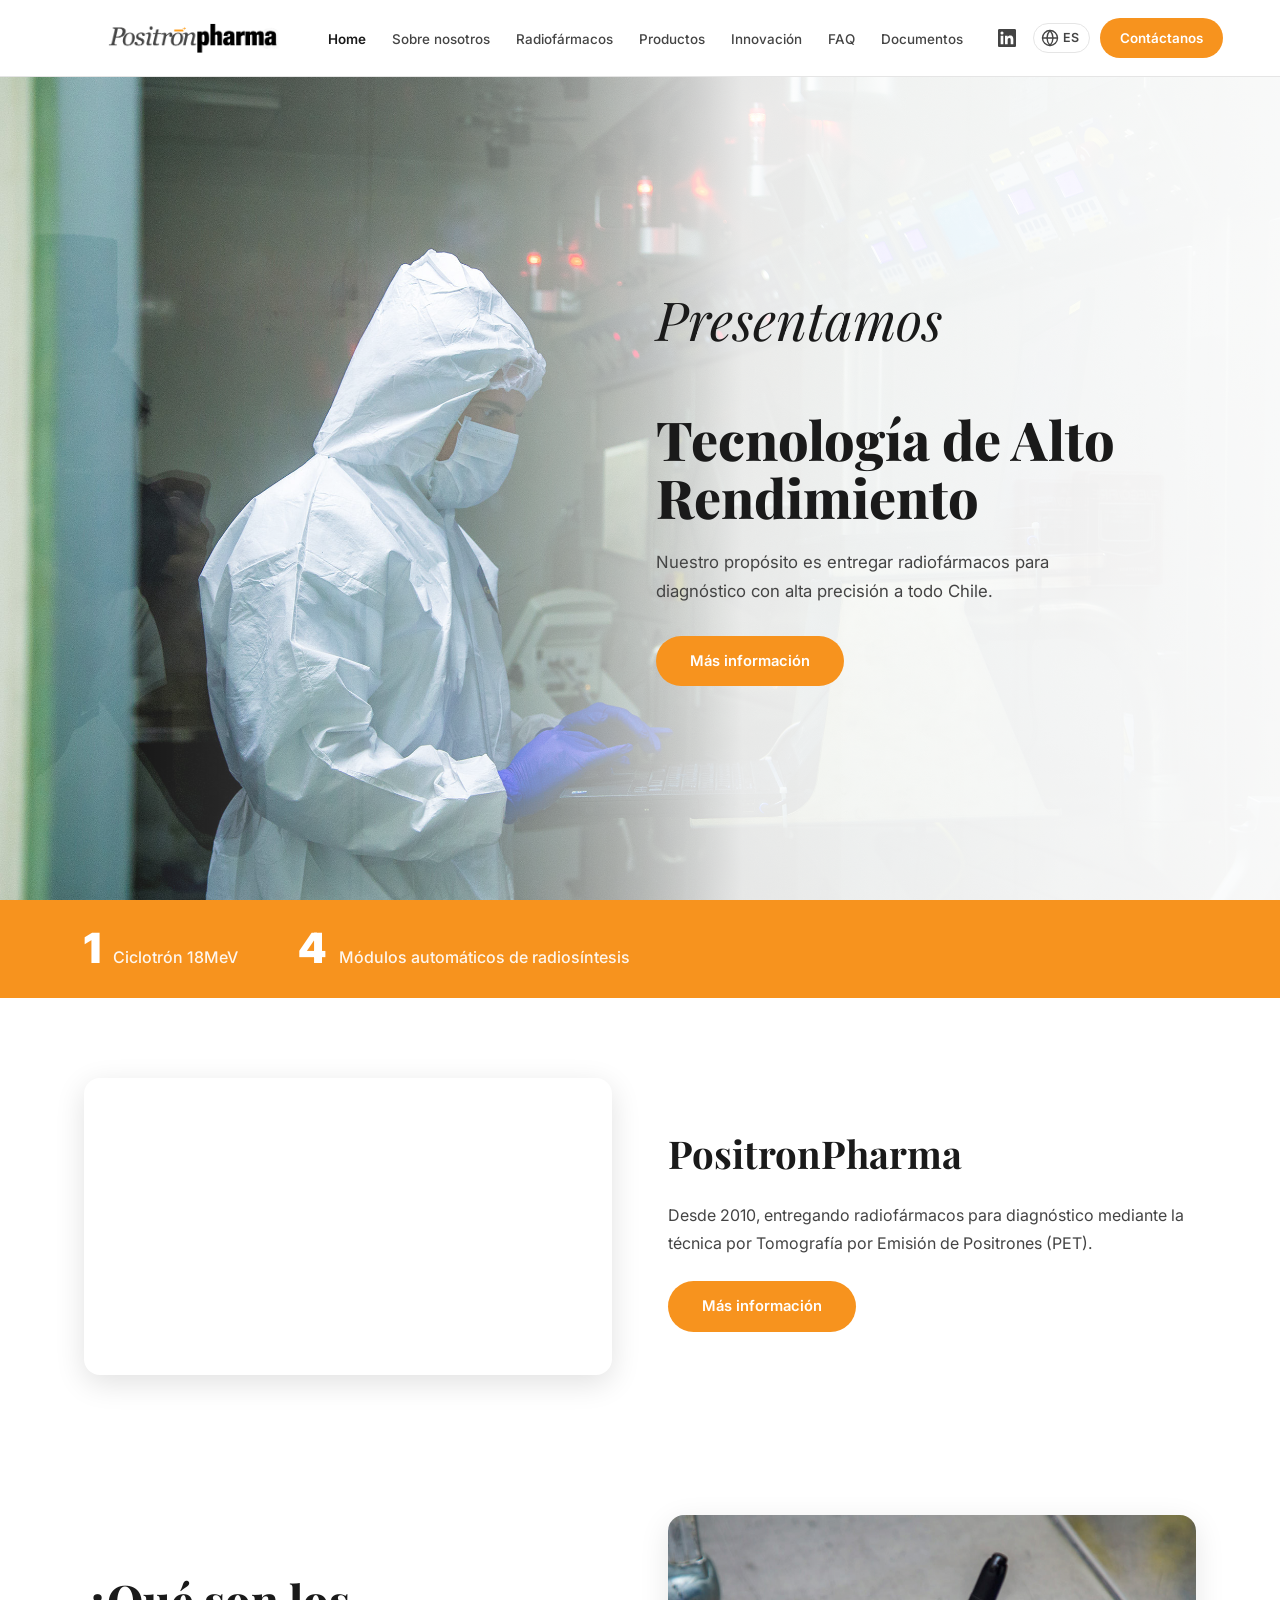
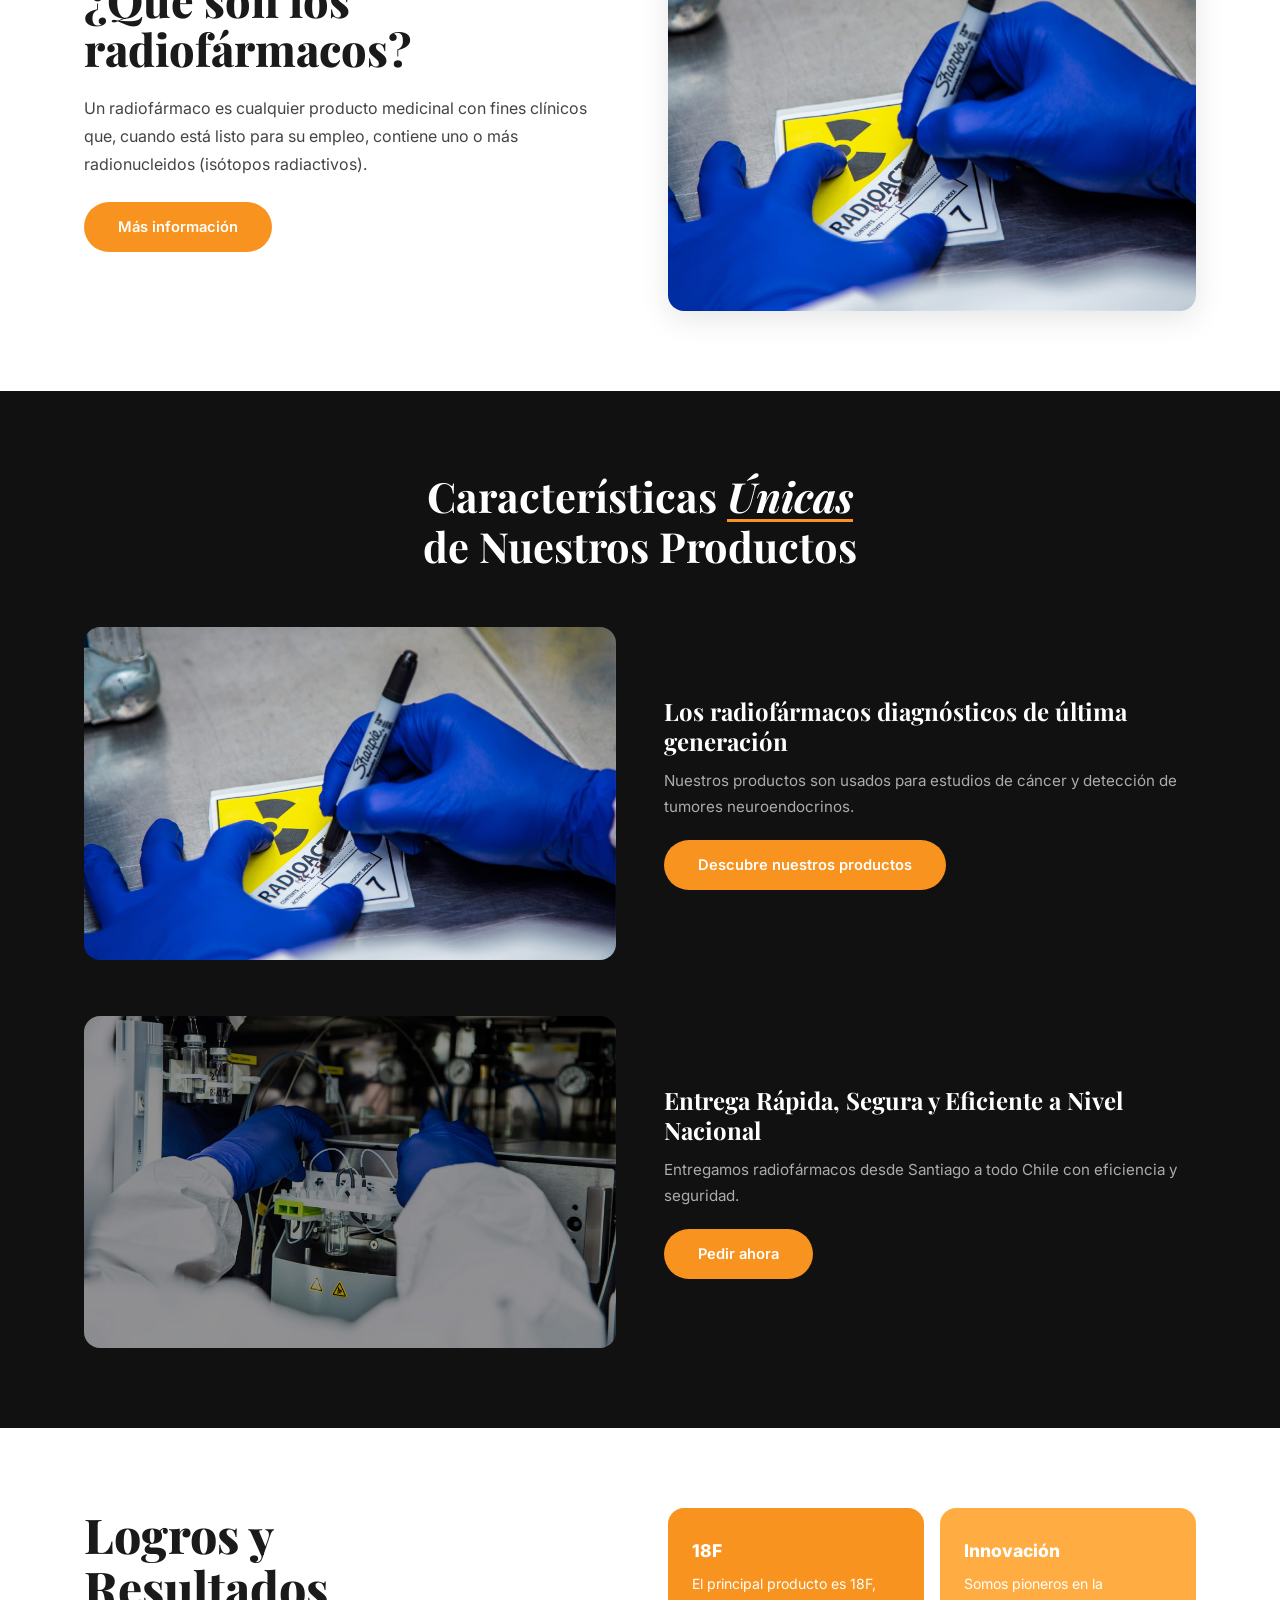
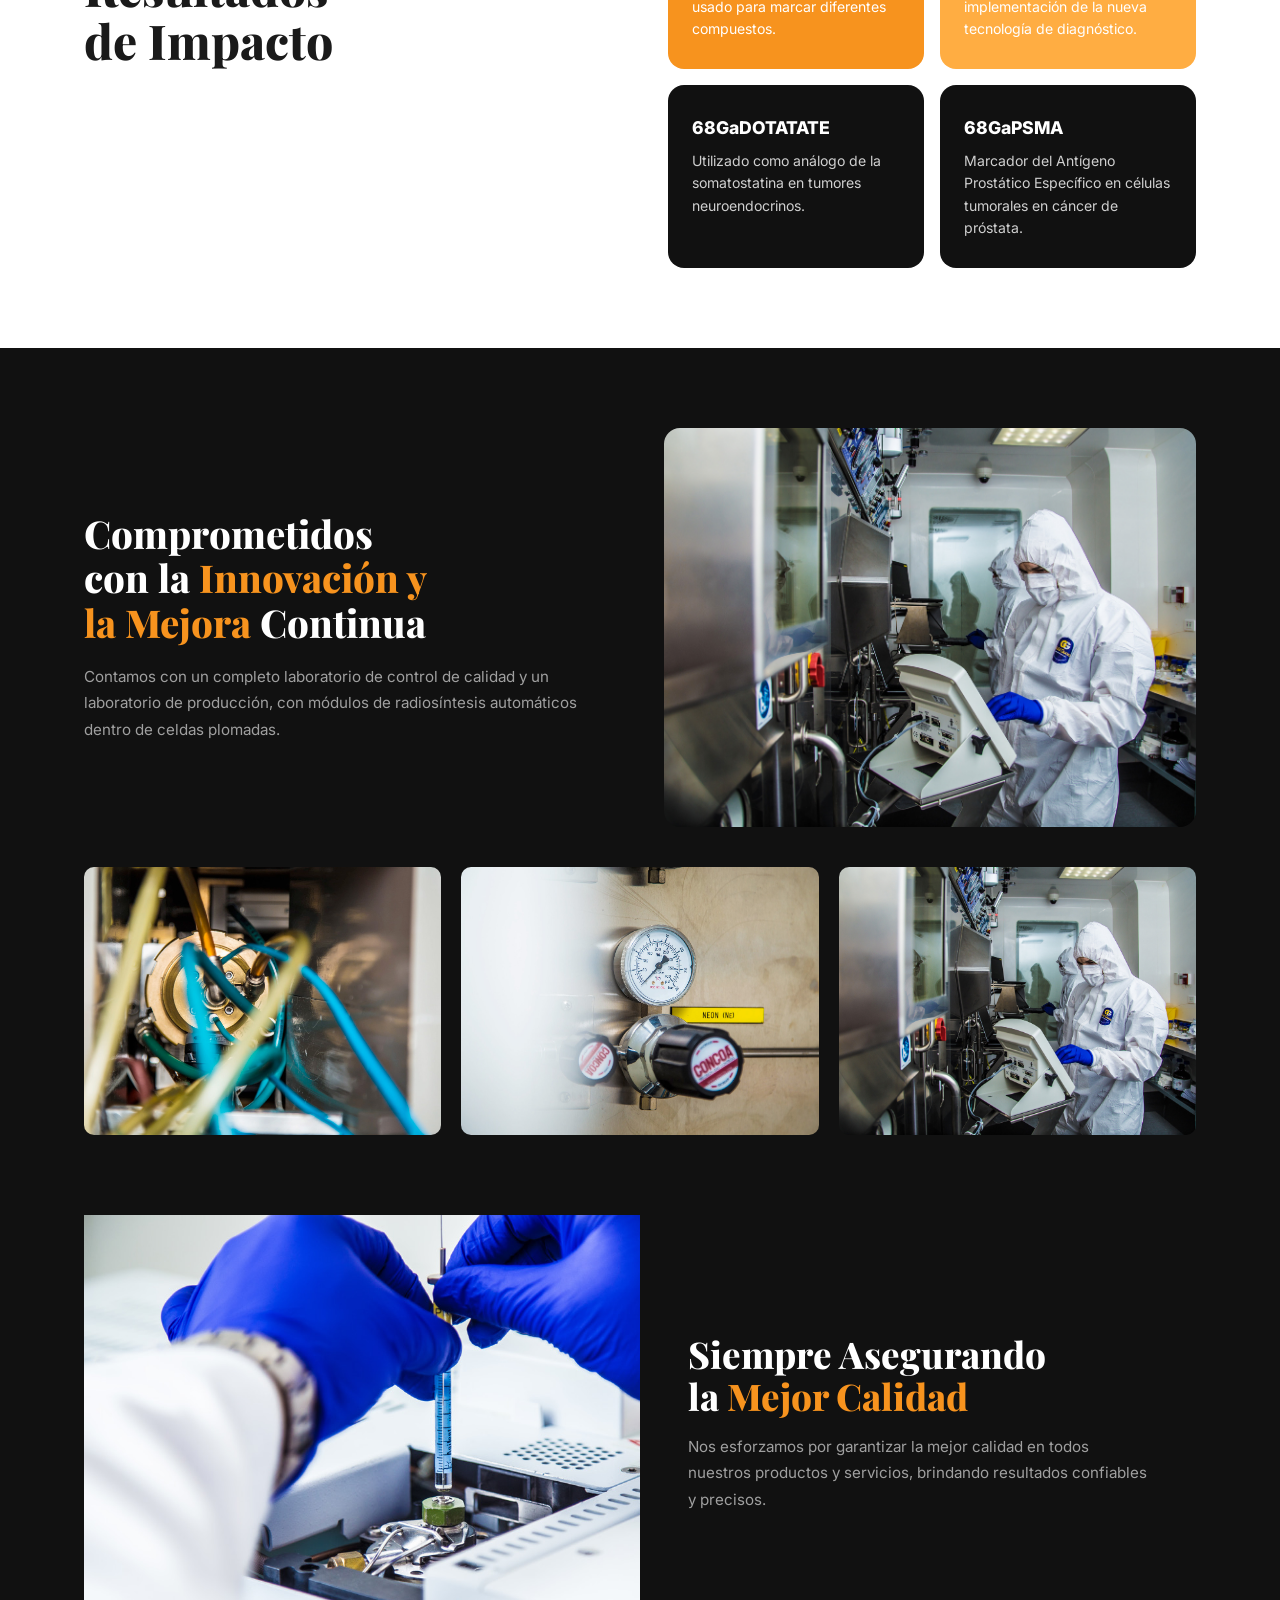
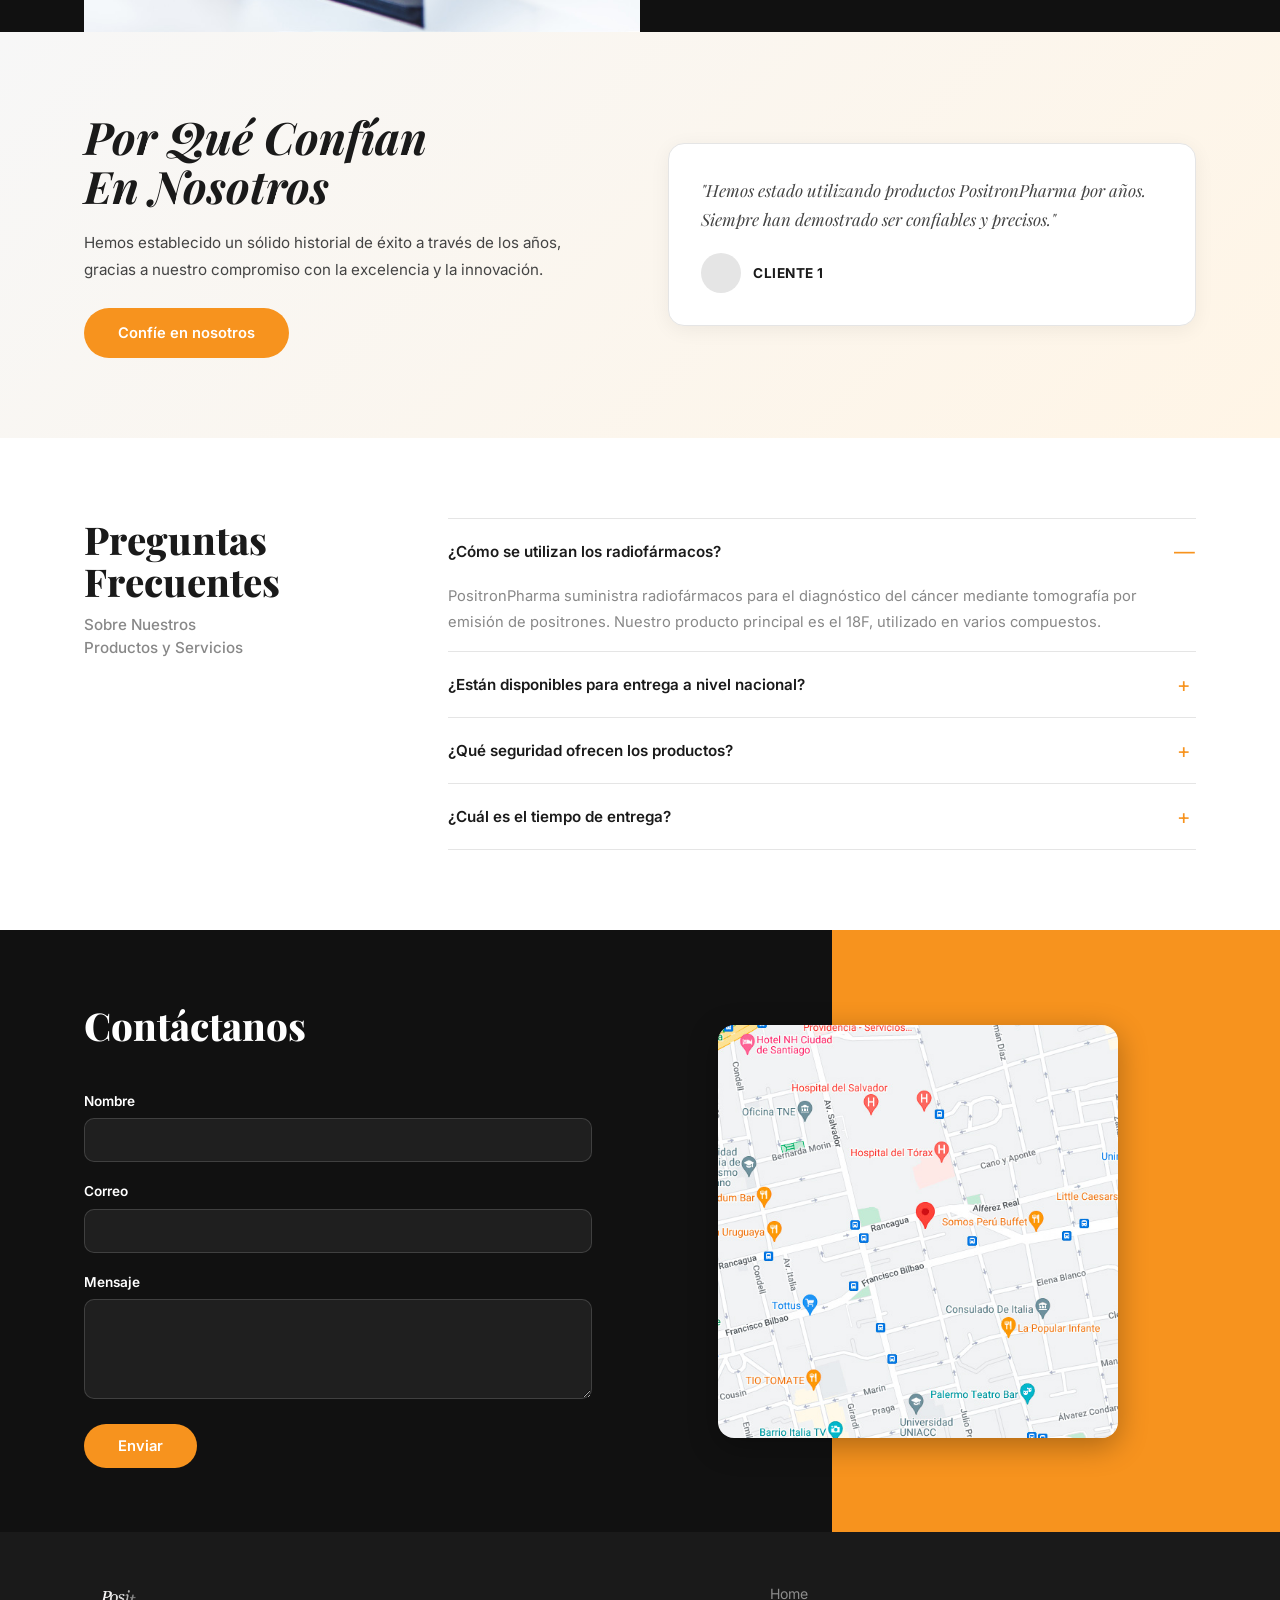
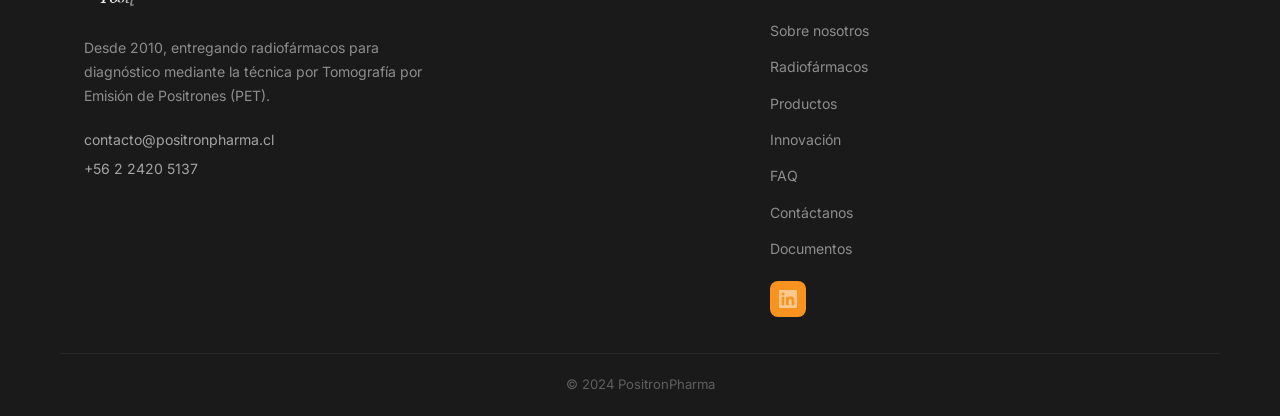
==== commit 399906f4: "Use vertical banner image for mobile hero - Added banner-movil.png (vertical lab photo) for mobile s" ====
--- a/index.html
+++ b/index.html
@@ -84,7 +84,10 @@
     <!-- ========== HERO ========== -->
     <section class="hero" id="home">
         <div class="hero-bg-image">
-            <img src="assets/images/lab-control-room.jpg" alt="Laboratorio PositronPharma">
+            <picture>
+                <source media="(max-width: 768px)" srcset="assets/images/banner-movil.png">
+                <img src="assets/images/lab-control-room.jpg" alt="Laboratorio PositronPharma">
+            </picture>
             <div class="hero-gradient"></div>
         </div>
         <div class="container hero-container">
--- a/css/styles.css
+++ b/css/styles.css
@@ -377,17 +377,22 @@
     .hero-bg-image{
         position:absolute;inset:0;
     }
-    .hero-bg-image img{
-        object-position:65% center;
+    .hero-bg-image img,
+    .hero-bg-image picture{
+        width:100%;height:100%;
+    }
+    .hero-bg-image picture img{
+        width:100%;height:100%;object-fit:cover;
+        object-position:center top;
     }
     .hero-gradient{
         display:block;
         background:linear-gradient(
             0deg,
-            rgba(0,0,0,.92) 0%,
-            rgba(0,0,0,.7) 35%,
-            rgba(0,0,0,.35) 60%,
-            rgba(0,0,0,.15) 100%
+            rgba(0,0,0,.88) 0%,
+            rgba(0,0,0,.6) 30%,
+            rgba(0,0,0,.2) 55%,
+            rgba(0,0,0,.05) 100%
         );
     }
     .hero-container{
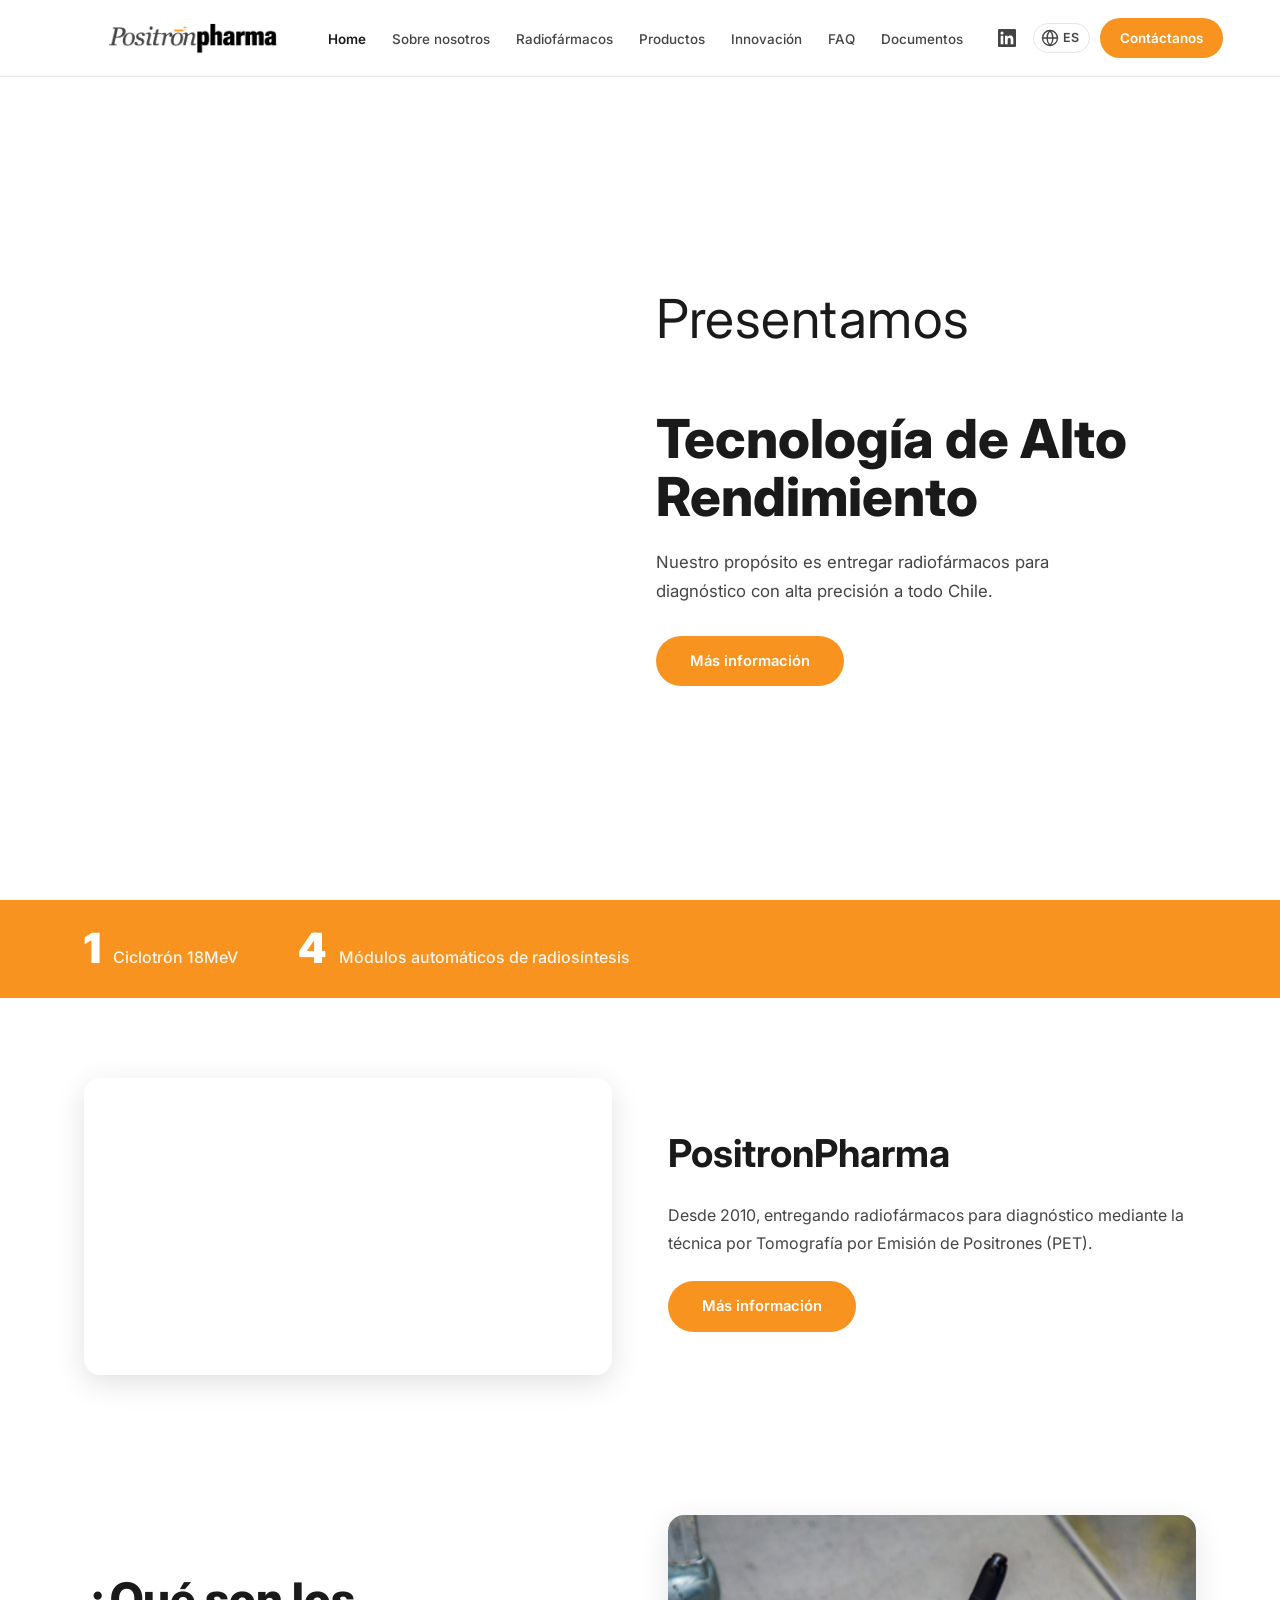
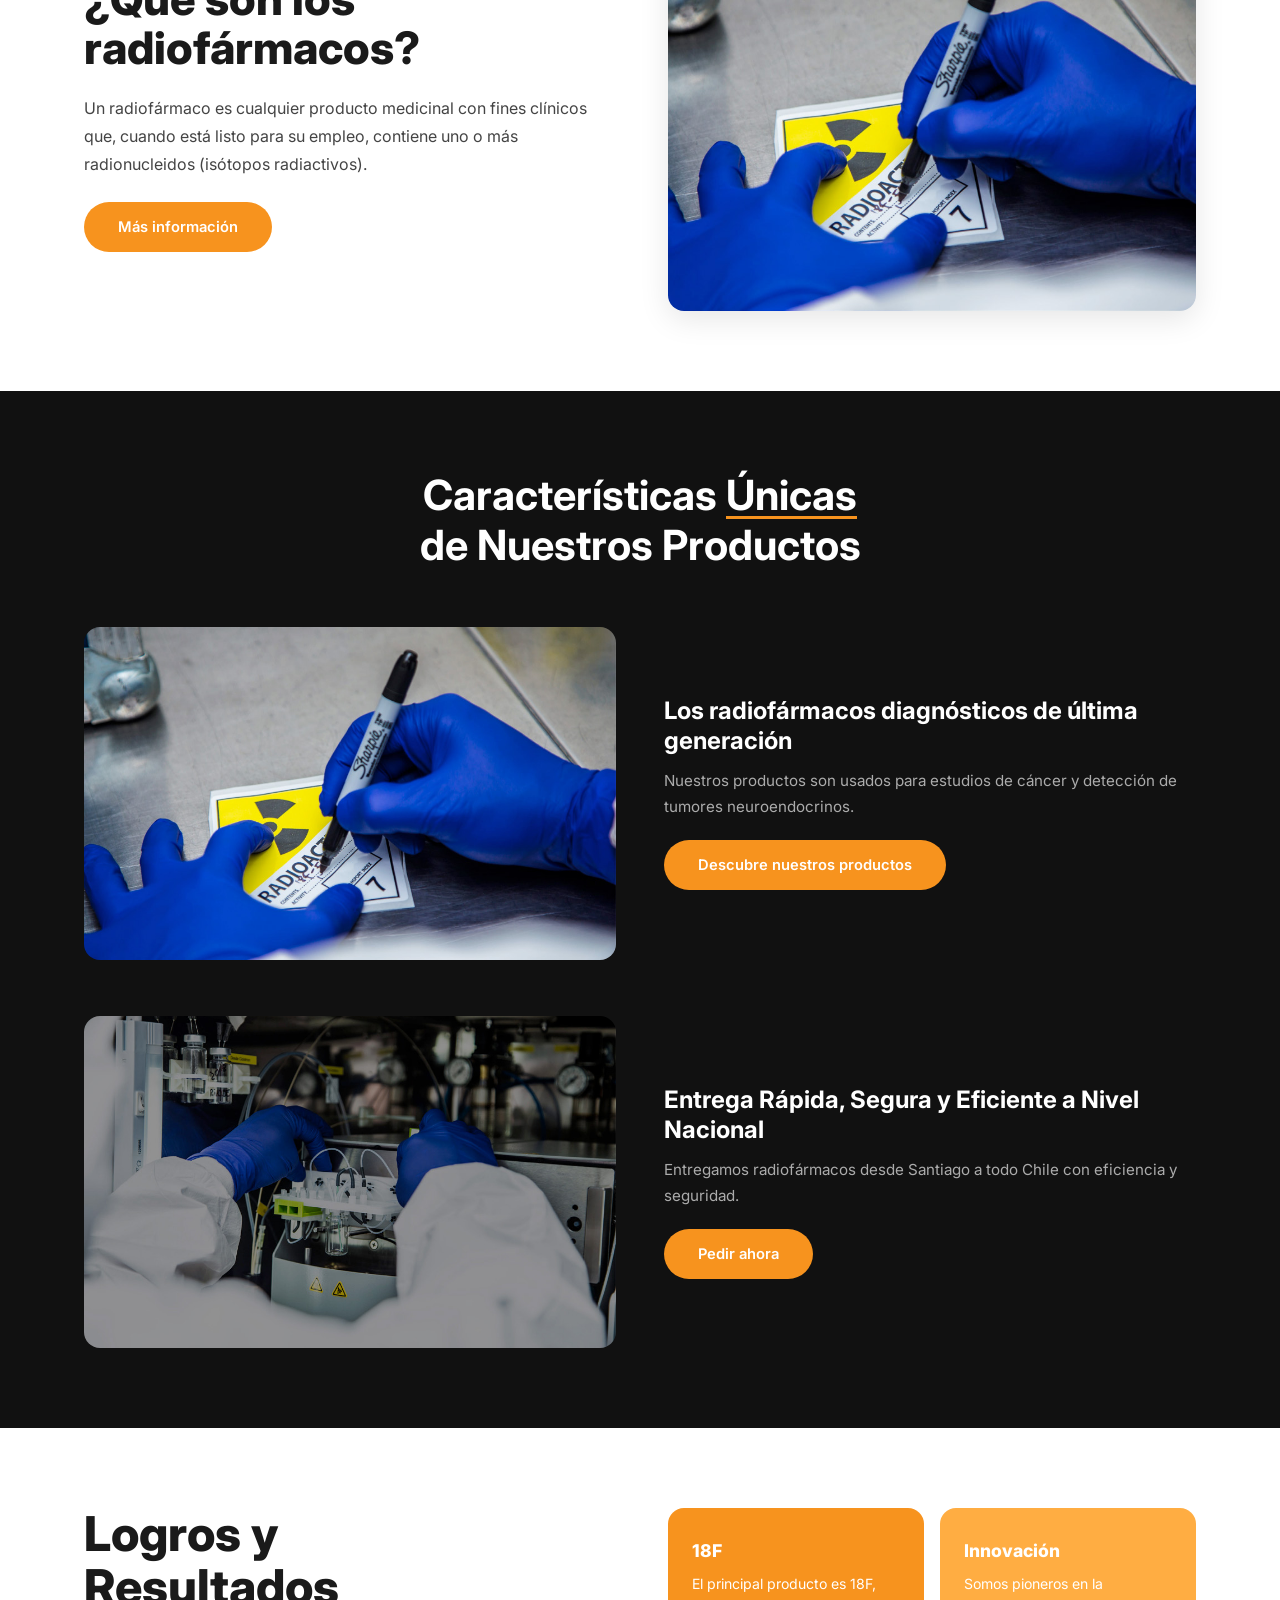
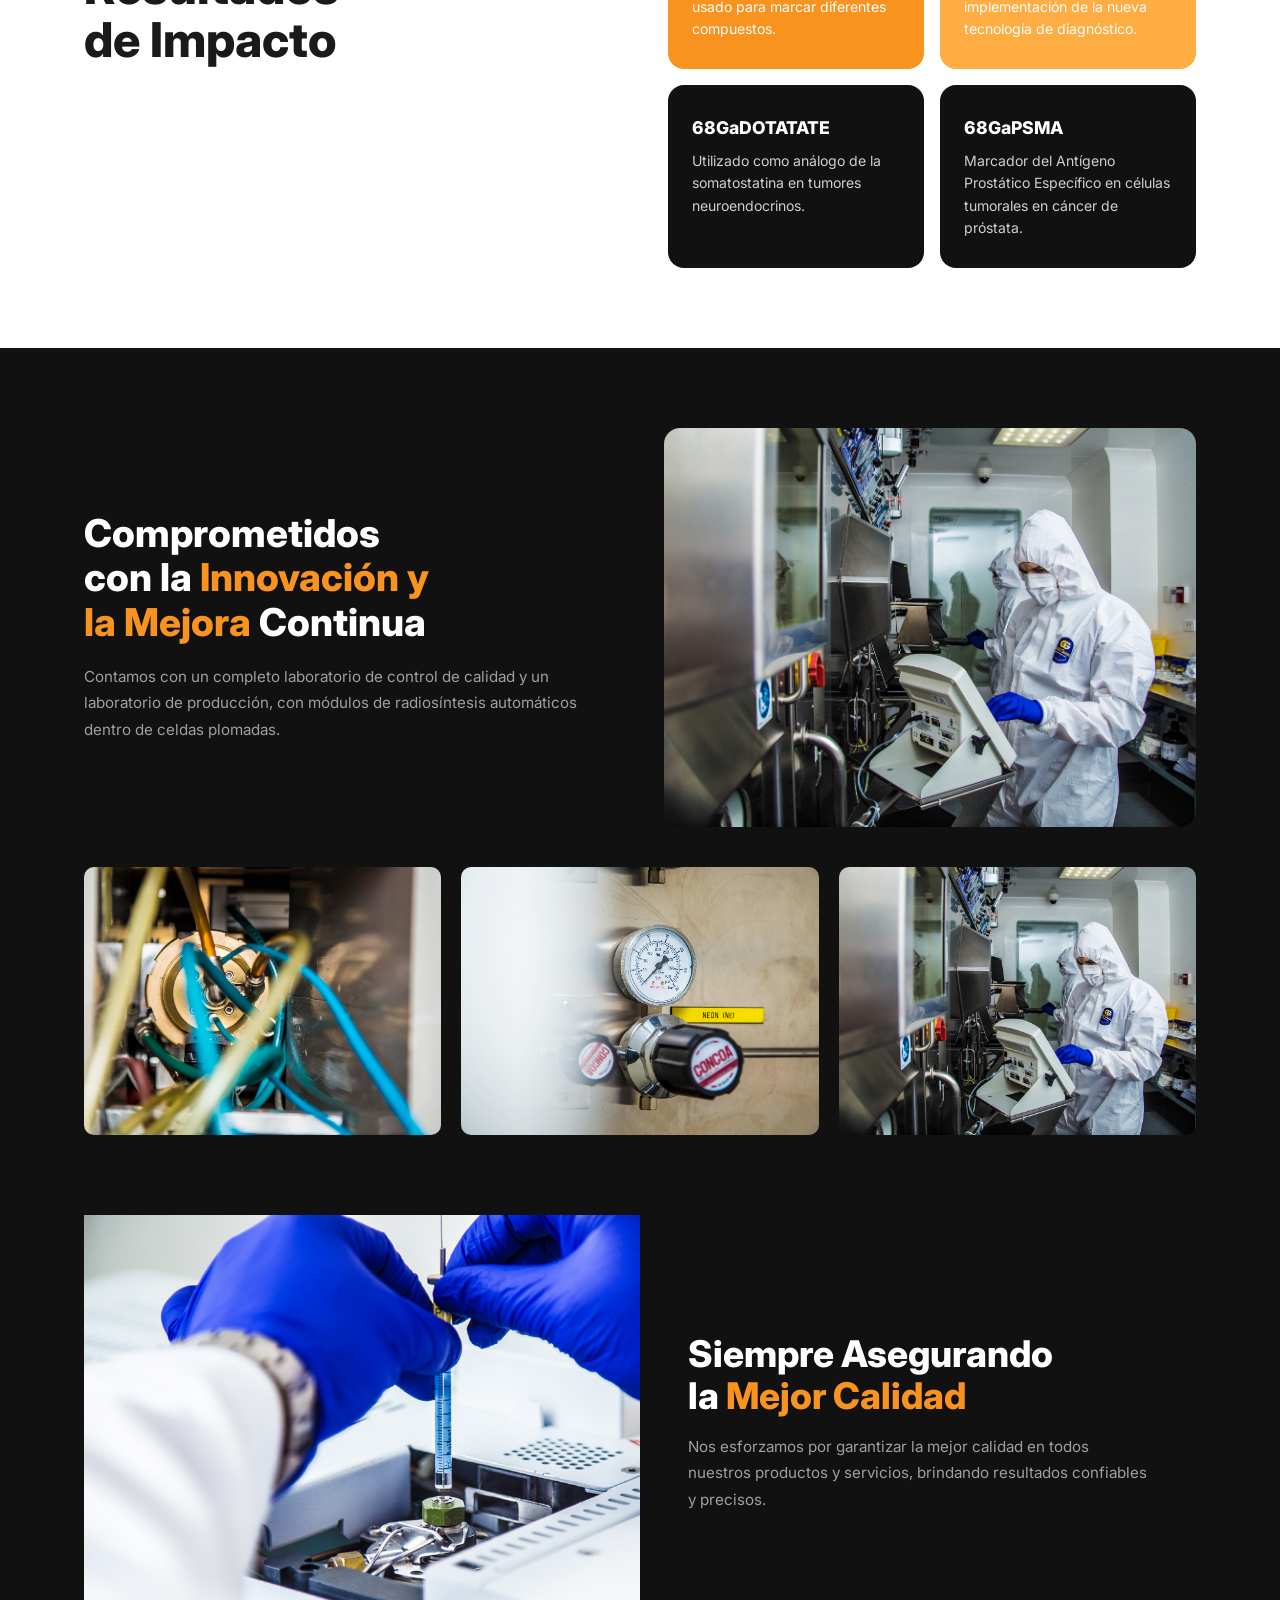
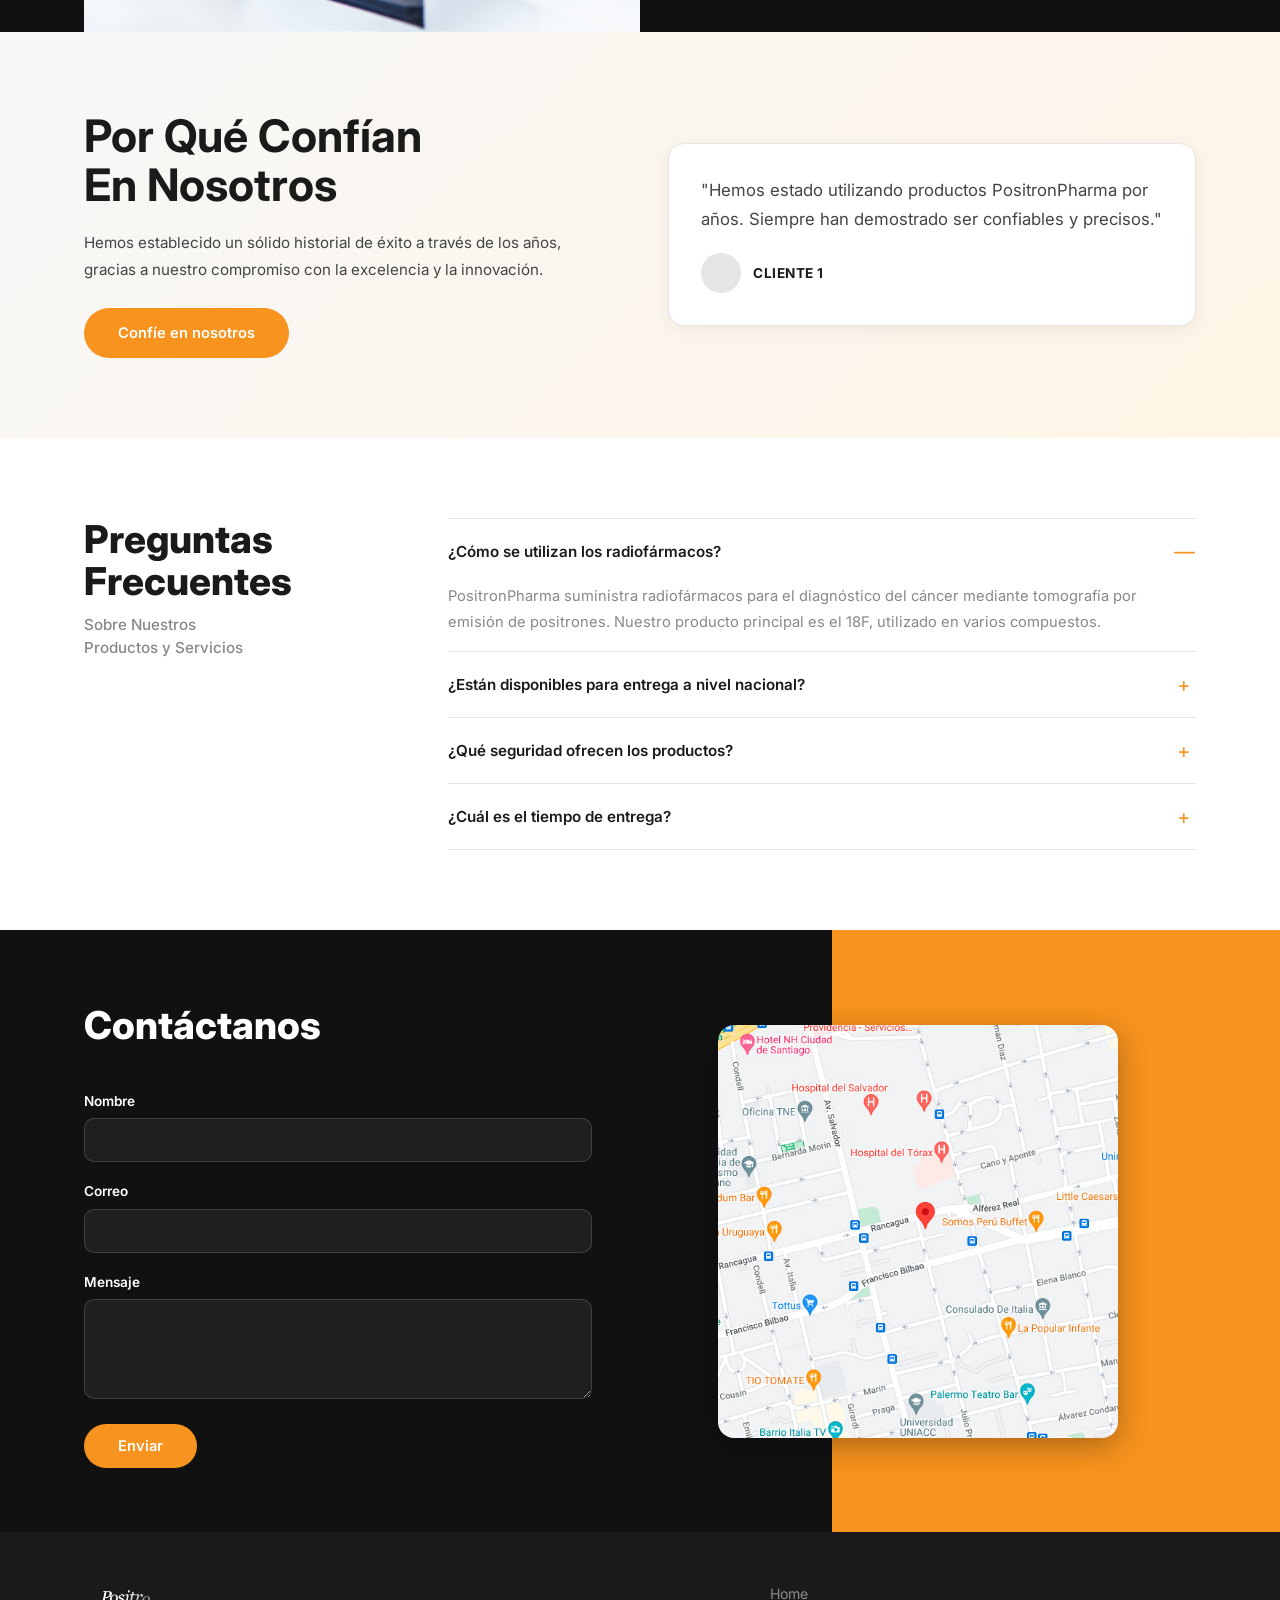
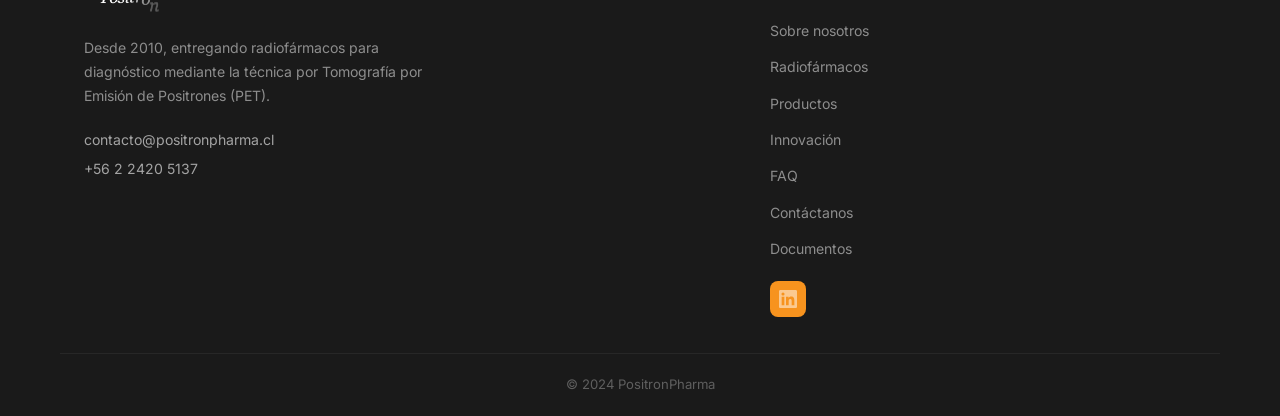
==== commit 45301754: "Switch to Inter sans-serif only, enlarge mobile menu logo - Removed Playfair Display serif font enti" ====
--- a/index.html
+++ b/index.html
@@ -7,7 +7,7 @@
     <title>PositronPharma | Radiofármacos de Última Generación</title>
     <link rel="preconnect" href="https://fonts.googleapis.com">
     <link rel="preconnect" href="https://fonts.gstatic.com" crossorigin>
-    <link href="https://fonts.googleapis.com/css2?family=Inter:wght@300;400;500;600;700;800;900&family=Playfair+Display:ital,wght@0,400;0,500;0,600;0,700;0,800;1,400;1,500;1,600&display=swap" rel="stylesheet">
+    <link href="https://fonts.googleapis.com/css2?family=Inter:wght@300;400;500;600;700;800;900&display=swap" rel="stylesheet">
     <link rel="stylesheet" href="css/styles.css">
 </head>
 <body>
--- a/css/styles.css
+++ b/css/styles.css
@@ -87,8 +87,8 @@
 .hero-gradient{position:absolute;inset:0;background:linear-gradient(90deg,rgba(255,255,255,0) 0%,rgba(255,255,255,.3) 35%,rgba(255,255,255,.9) 58%,rgba(255,255,255,.97) 100%)}
 .hero-container{position:relative;z-index:2;width:100%;padding-top:60px;padding-bottom:60px}
 .hero-content{max-width:540px;margin-left:auto}
-.hero-content h1{font-family:'Playfair Display',serif;font-size:clamp(2.2rem,4.2vw,3.6rem);line-height:1.08;color:var(--black);margin-bottom:22px}
-.hero-content h1 em{font-weight:400;font-style:italic;display:block;margin-bottom:4px}
+.hero-content h1{font-family:'Inter',sans-serif;font-size:clamp(2.2rem,4.2vw,3.6rem);line-height:1.08;color:var(--black);margin-bottom:22px}
+.hero-content h1 em{font-weight:400;font-style:normal;display:block;margin-bottom:4px;letter-spacing:.5px}
 .hero-content h1 strong{font-weight:800}
 .hero-content p{font-size:1.05rem;color:var(--text);margin-bottom:30px;max-width:420px;line-height:1.7}
 
@@ -109,13 +109,13 @@
 .about-video{border-radius:var(--radius-lg);overflow:hidden;box-shadow:0 8px 30px rgba(0,0,0,.12)}
 .video-wrapper{position:relative;padding-bottom:56.25%;height:0;overflow:hidden}
 .video-wrapper iframe{position:absolute;top:0;left:0;width:100%;height:100%}
-.about-text h2{font-family:'Playfair Display',serif;font-size:clamp(1.8rem,3vw,2.5rem);color:var(--black);margin-bottom:16px;font-weight:700}
+.about-text h2{font-family:'Inter',sans-serif;font-size:clamp(1.8rem,3vw,2.5rem);color:var(--black);margin-bottom:16px;font-weight:700}
 .about-text p{font-size:1rem;color:var(--text);margin-bottom:24px;line-height:1.75}
 
 /* ===== RADIOFÁRMACOS ===== */
 .radio-section{background:var(--white);padding-top:60px}
 .radio-grid{display:grid;grid-template-columns:1fr 1fr;gap:56px;align-items:center}
-.radio-text h2{font-family:'Playfair Display',serif;font-size:clamp(1.8rem,3.5vw,2.8rem);color:var(--black);margin-bottom:20px;font-weight:800;line-height:1.1}
+.radio-text h2{font-family:'Inter',sans-serif;font-size:clamp(1.8rem,3.5vw,2.8rem);color:var(--black);margin-bottom:20px;font-weight:800;line-height:1.1}
 .radio-text p{font-size:1rem;color:var(--text);margin-bottom:16px;line-height:1.75}
 .radio-text .btn{margin-top:8px}
 .radio-img{border-radius:var(--radius-lg);overflow:hidden;box-shadow:0 8px 30px rgba(0,0,0,.1)}
@@ -124,21 +124,21 @@
 /* ===== CHARACTERISTICS DARK ===== */
 .characteristics-dark{background:var(--dark-bg);padding:80px 0}
 .char-header{text-align:center;margin-bottom:56px}
-.char-header h2{font-family:'Playfair Display',serif;font-size:clamp(1.8rem,3.5vw,2.6rem);color:var(--white);font-weight:700;line-height:1.2}
-.char-header h2 em{font-style:italic;text-decoration:underline;text-decoration-color:var(--orange);text-underline-offset:6px;text-decoration-thickness:3px}
+.char-header h2{font-family:'Inter',sans-serif;font-size:clamp(1.8rem,3.5vw,2.6rem);color:var(--white);font-weight:700;line-height:1.2}
+.char-header h2 em{font-style:normal;text-decoration:underline;text-decoration-color:var(--orange);text-underline-offset:6px;text-decoration-thickness:3px}
 .char-row{display:grid;grid-template-columns:1fr 1fr;gap:48px;align-items:center;margin-bottom:56px}
 .char-row:last-child{margin-bottom:0}
 .char-row-reverse{direction:rtl}
 .char-row-reverse>*{direction:ltr}
 .char-img{border-radius:var(--radius-lg);overflow:hidden}
 .char-img img{width:100%;aspect-ratio:16/10;object-fit:cover}
-.char-text h3{font-family:'Playfair Display',serif;font-size:1.5rem;color:var(--white);margin-bottom:12px;font-weight:700;line-height:1.25}
+.char-text h3{font-family:'Inter',sans-serif;font-size:1.5rem;color:var(--white);margin-bottom:12px;font-weight:700;line-height:1.25}
 .char-text p{color:rgba(255,255,255,.65);font-size:.95rem;margin-bottom:20px;line-height:1.7}
 
 /* ===== RESULTS / PRODUCT CARDS ===== */
 .results-section{background:var(--white);padding:80px 0}
 .results-grid{display:grid;grid-template-columns:1fr 1fr;gap:56px;align-items:start}
-.results-left h2{font-family:'Playfair Display',serif;font-size:clamp(2rem,4vw,3rem);color:var(--black);font-weight:800;line-height:1.1}
+.results-left h2{font-family:'Inter',sans-serif;font-size:clamp(2rem,4vw,3rem);color:var(--black);font-weight:800;line-height:1.1}
 .results-cards{display:grid;grid-template-columns:1fr 1fr;gap:16px}
 .result-card{border-radius:var(--radius-lg);padding:28px 24px;min-height:140px}
 .result-card h4{font-size:1.1rem;font-weight:800;margin-bottom:8px}
@@ -153,7 +153,7 @@
 /* ===== INNOVATION DARK ===== */
 .innovation-dark{background:var(--dark-bg);padding:80px 0}
 .innov-top{display:grid;grid-template-columns:1fr 1fr;gap:48px;align-items:center;margin-bottom:40px}
-.innov-top-text h2{font-family:'Playfair Display',serif;font-size:clamp(1.6rem,3vw,2.4rem);color:var(--white);font-weight:800;line-height:1.15;margin-bottom:20px}
+.innov-top-text h2{font-family:'Inter',sans-serif;font-size:clamp(1.6rem,3vw,2.4rem);color:var(--white);font-weight:800;line-height:1.15;margin-bottom:20px}
 .innov-top-text p{color:rgba(255,255,255,.6);font-size:.95rem;line-height:1.75}
 .innov-top-img{border-radius:var(--radius-lg);overflow:hidden}
 .innov-top-img img{width:100%;aspect-ratio:4/3;object-fit:cover}
@@ -167,7 +167,7 @@
 .quality-grid{display:grid;grid-template-columns:1fr 1fr;align-items:center}
 .quality-img img{width:100%;aspect-ratio:4/3;object-fit:cover}
 .quality-text{padding:56px 48px}
-.quality-text h2{font-family:'Playfair Display',serif;font-size:clamp(1.6rem,3vw,2.3rem);color:var(--white);font-weight:800;line-height:1.15;margin-bottom:16px}
+.quality-text h2{font-family:'Inter',sans-serif;font-size:clamp(1.6rem,3vw,2.3rem);color:var(--white);font-weight:800;line-height:1.15;margin-bottom:16px}
 .quality-text p{color:rgba(255,255,255,.6);font-size:.95rem;line-height:1.75}
 
 /* ===== TRUST / TESTIMONIAL ===== */
@@ -176,11 +176,11 @@
     padding:80px 0;
 }
 .trust-grid{display:grid;grid-template-columns:1fr 1fr;gap:56px;align-items:center}
-.trust-left h2{font-family:'Playfair Display',serif;font-size:clamp(1.8rem,3.5vw,2.8rem);color:var(--black);font-weight:700;line-height:1.1;margin-bottom:20px}
-.trust-left h2 em{font-style:italic}
+.trust-left h2{font-family:'Inter',sans-serif;font-size:clamp(1.8rem,3.5vw,2.8rem);color:var(--black);font-weight:700;line-height:1.1;margin-bottom:20px}
+.trust-left h2 em{font-style:normal}
 .trust-left>p{color:var(--text);font-size:.95rem;line-height:1.75;margin-bottom:24px}
 .testimonial-card{background:var(--white);border-radius:var(--radius-lg);padding:32px;box-shadow:0 4px 20px rgba(0,0,0,.06);border:1px solid var(--gray-border)}
-.testimonial-text{font-family:'Playfair Display',serif;font-size:1.05rem;font-style:italic;color:var(--text);line-height:1.7;margin-bottom:20px}
+.testimonial-text{font-family:'Inter',sans-serif;font-size:1.05rem;color:var(--text);line-height:1.7;margin-bottom:20px}
 .testimonial-author{display:flex;align-items:center;gap:12px}
 .testimonial-avatar{width:40px;height:40px;border-radius:50%;background:var(--gray-border)}
 .testimonial-author span{font-size:.85rem;font-weight:700;color:var(--black);letter-spacing:.5px}
@@ -188,7 +188,7 @@
 /* ===== FAQ ===== */
 .faq-section{background:var(--white);padding:80px 0}
 .faq-grid{display:grid;grid-template-columns:300px 1fr;gap:64px;align-items:start}
-.faq-left h2{font-family:'Playfair Display',serif;font-size:clamp(1.8rem,3vw,2.4rem);color:var(--black);font-weight:800;line-height:1.1;margin-bottom:12px}
+.faq-left h2{font-family:'Inter',sans-serif;font-size:clamp(1.8rem,3vw,2.4rem);color:var(--black);font-weight:800;line-height:1.1;margin-bottom:12px}
 .faq-sub{font-size:.95rem;color:var(--text-light);line-height:1.5;font-weight:500}
 .faq-right{border-top:none}
 .faq-item{border-bottom:1px solid var(--gray-border)}
@@ -205,7 +205,7 @@
 .contact-bg{position:relative;background:var(--dark-bg);overflow:hidden}
 .contact-grid{display:grid;grid-template-columns:1fr 1fr;gap:0;min-height:500px;position:relative;z-index:2}
 .contact-form-col{padding:64px 48px 64px 0}
-.contact-form-col h2{font-family:'Playfair Display',serif;font-size:clamp(1.8rem,3vw,2.4rem);color:var(--white);font-weight:800;margin-bottom:32px}
+.contact-form-col h2{font-family:'Inter',sans-serif;font-size:clamp(1.8rem,3vw,2.4rem);color:var(--white);font-weight:800;margin-bottom:32px}
 .form-group{margin-bottom:18px}
 .form-group label{display:block;font-size:.85rem;font-weight:600;color:var(--white);margin-bottom:6px}
 .form-group input,.form-group textarea{width:100%;padding:12px 16px;border:1px solid rgba(255,255,255,.15);border-radius:var(--radius);font-size:.92rem;font-family:inherit;color:var(--white);background:rgba(255,255,255,.06);transition:var(--transition);outline:none}
@@ -296,7 +296,7 @@
 
     /* --- Mobile menu header --- */
     .mobile-menu-header{margin-bottom:28px}
-    .mobile-menu-logo{height:32px;margin-bottom:16px;opacity:.8}
+    .mobile-menu-logo{height:48px;margin-bottom:20px;opacity:.9}
     .mobile-menu-line{width:40px;height:2px;background:var(--orange)}
 
     /* --- Mobile menu links --- */
